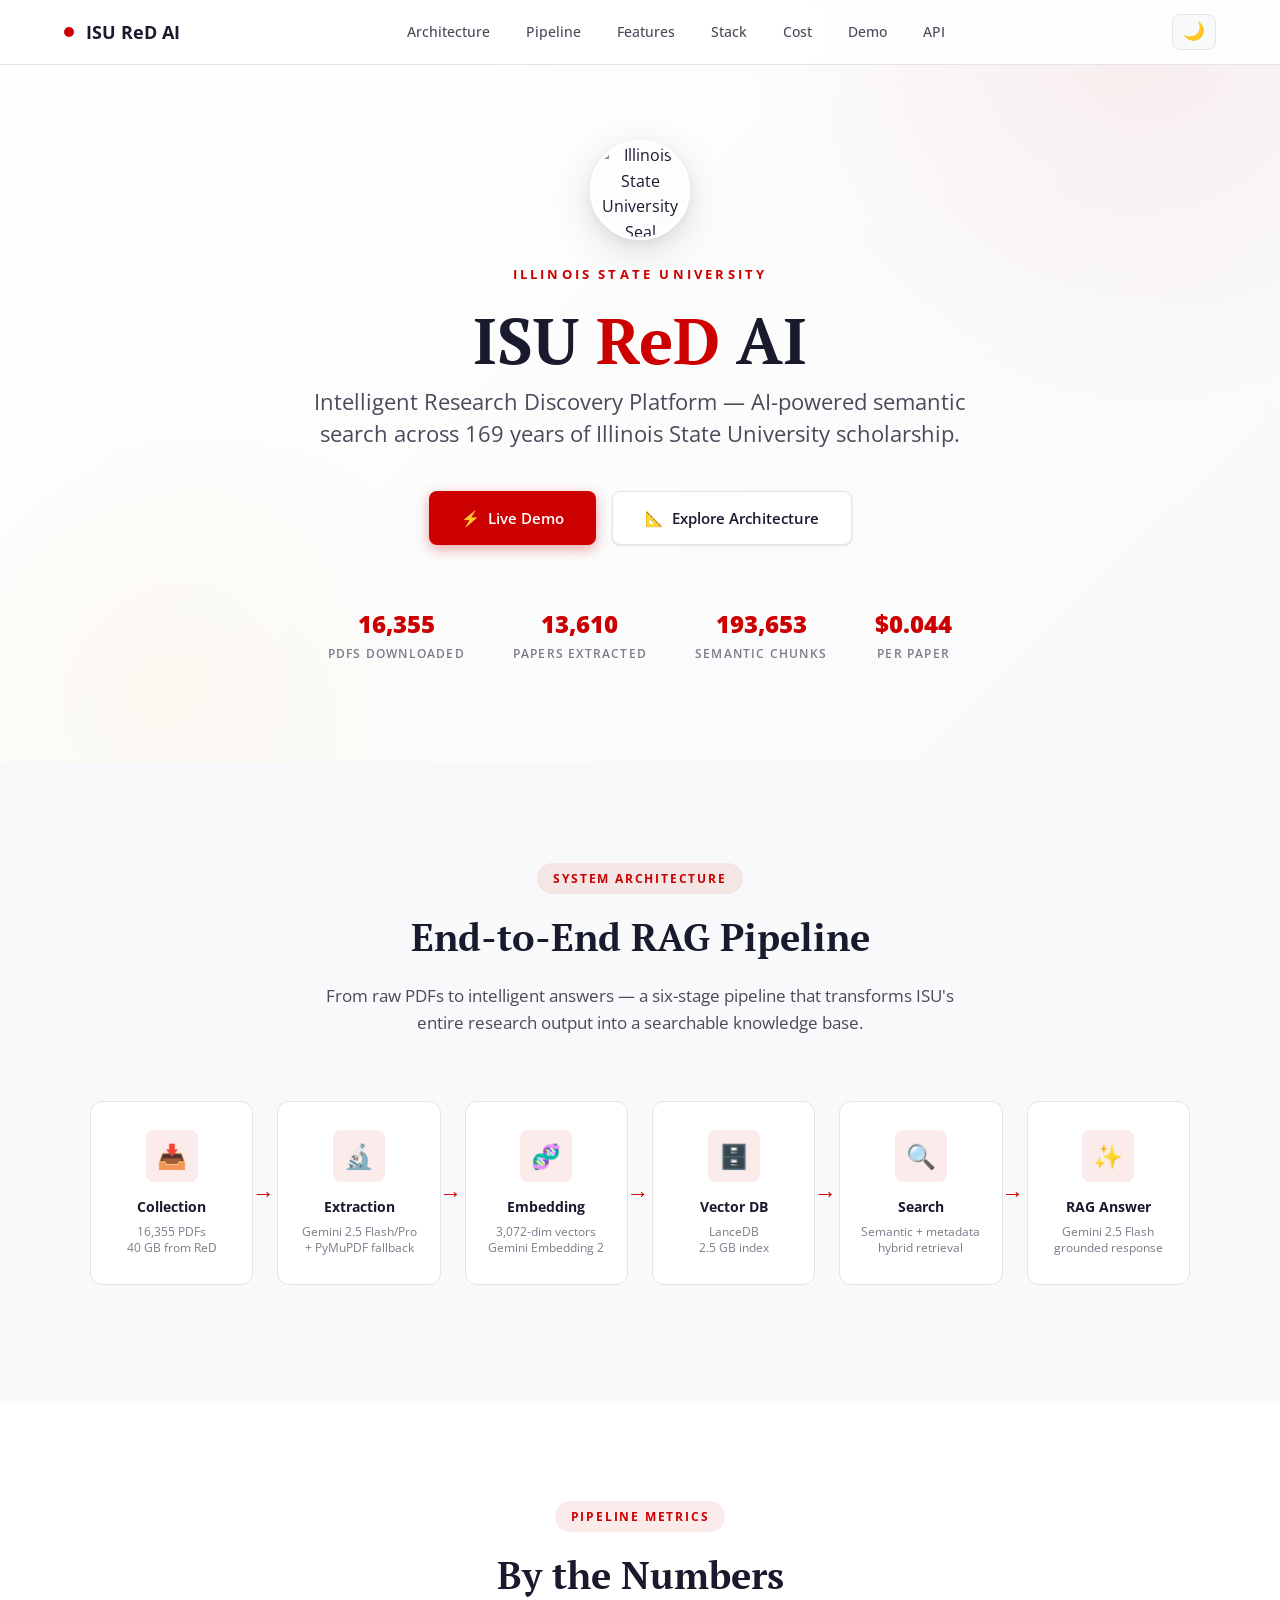
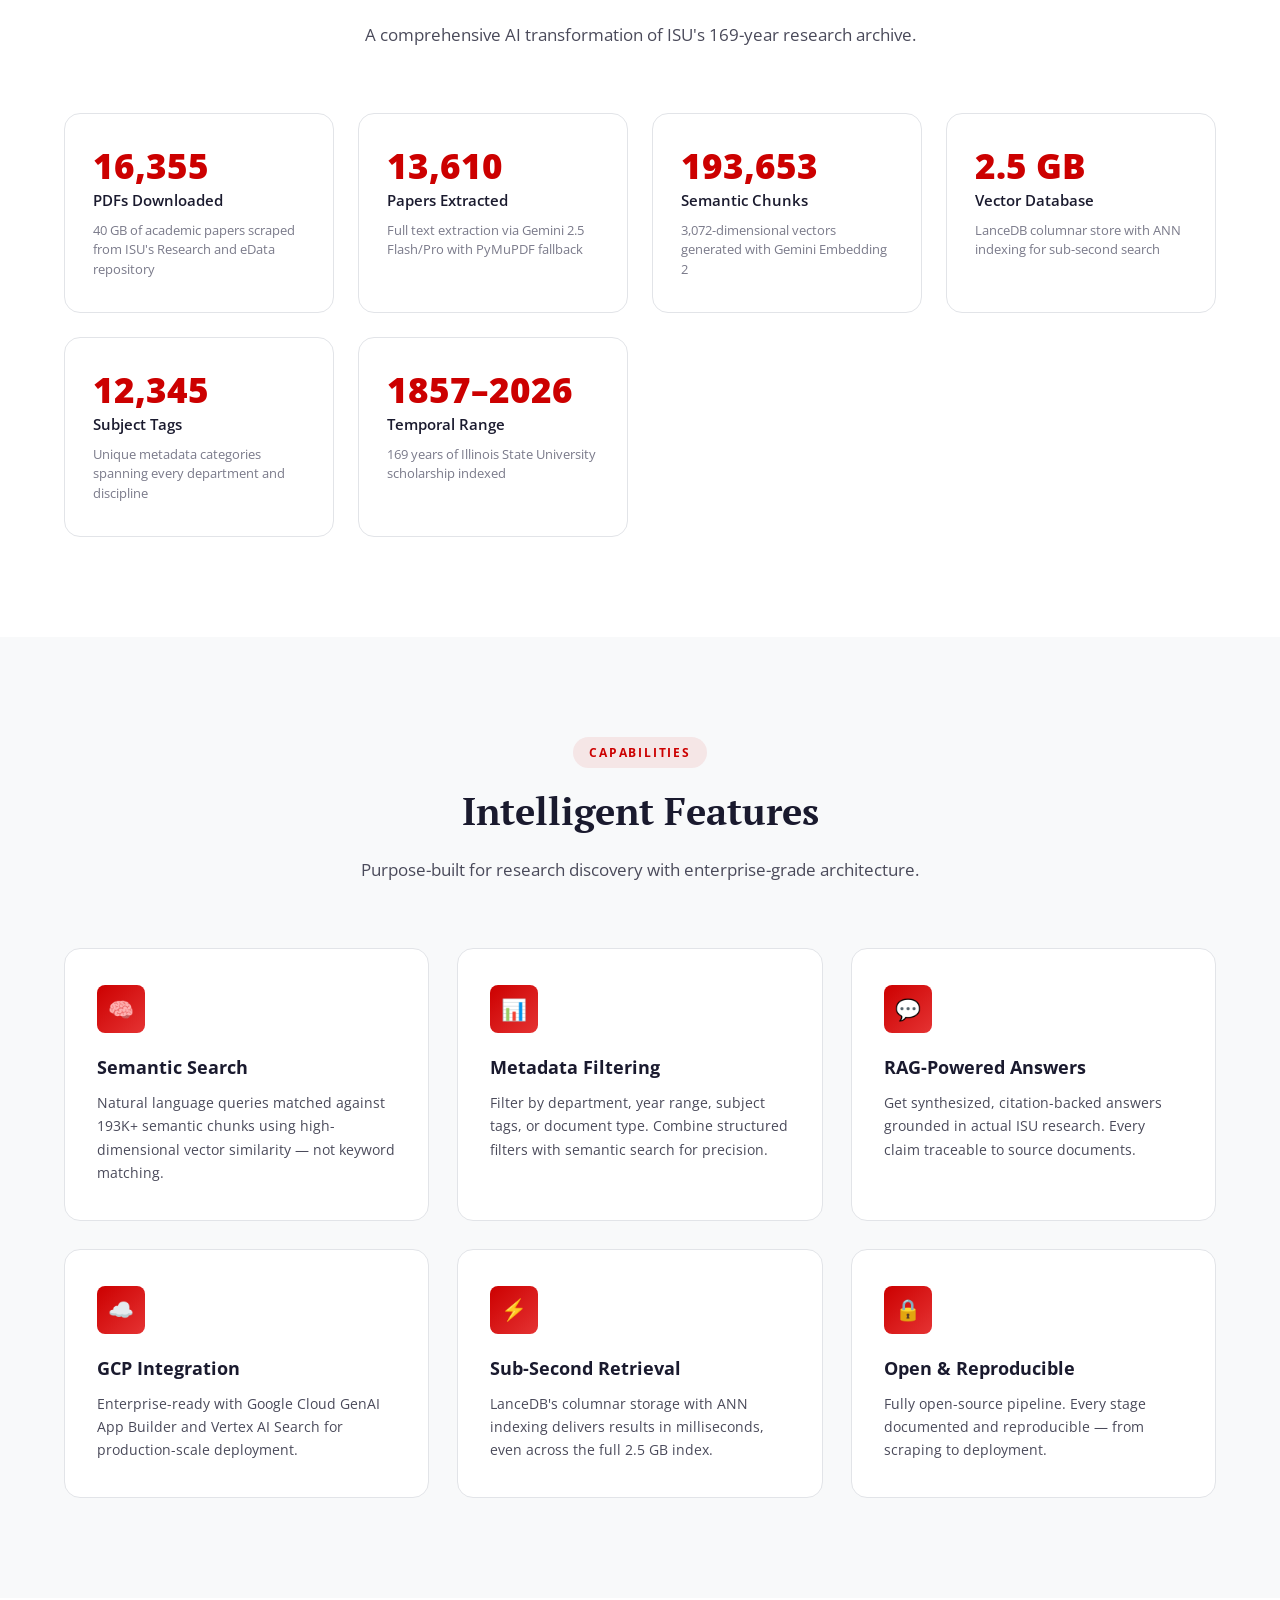
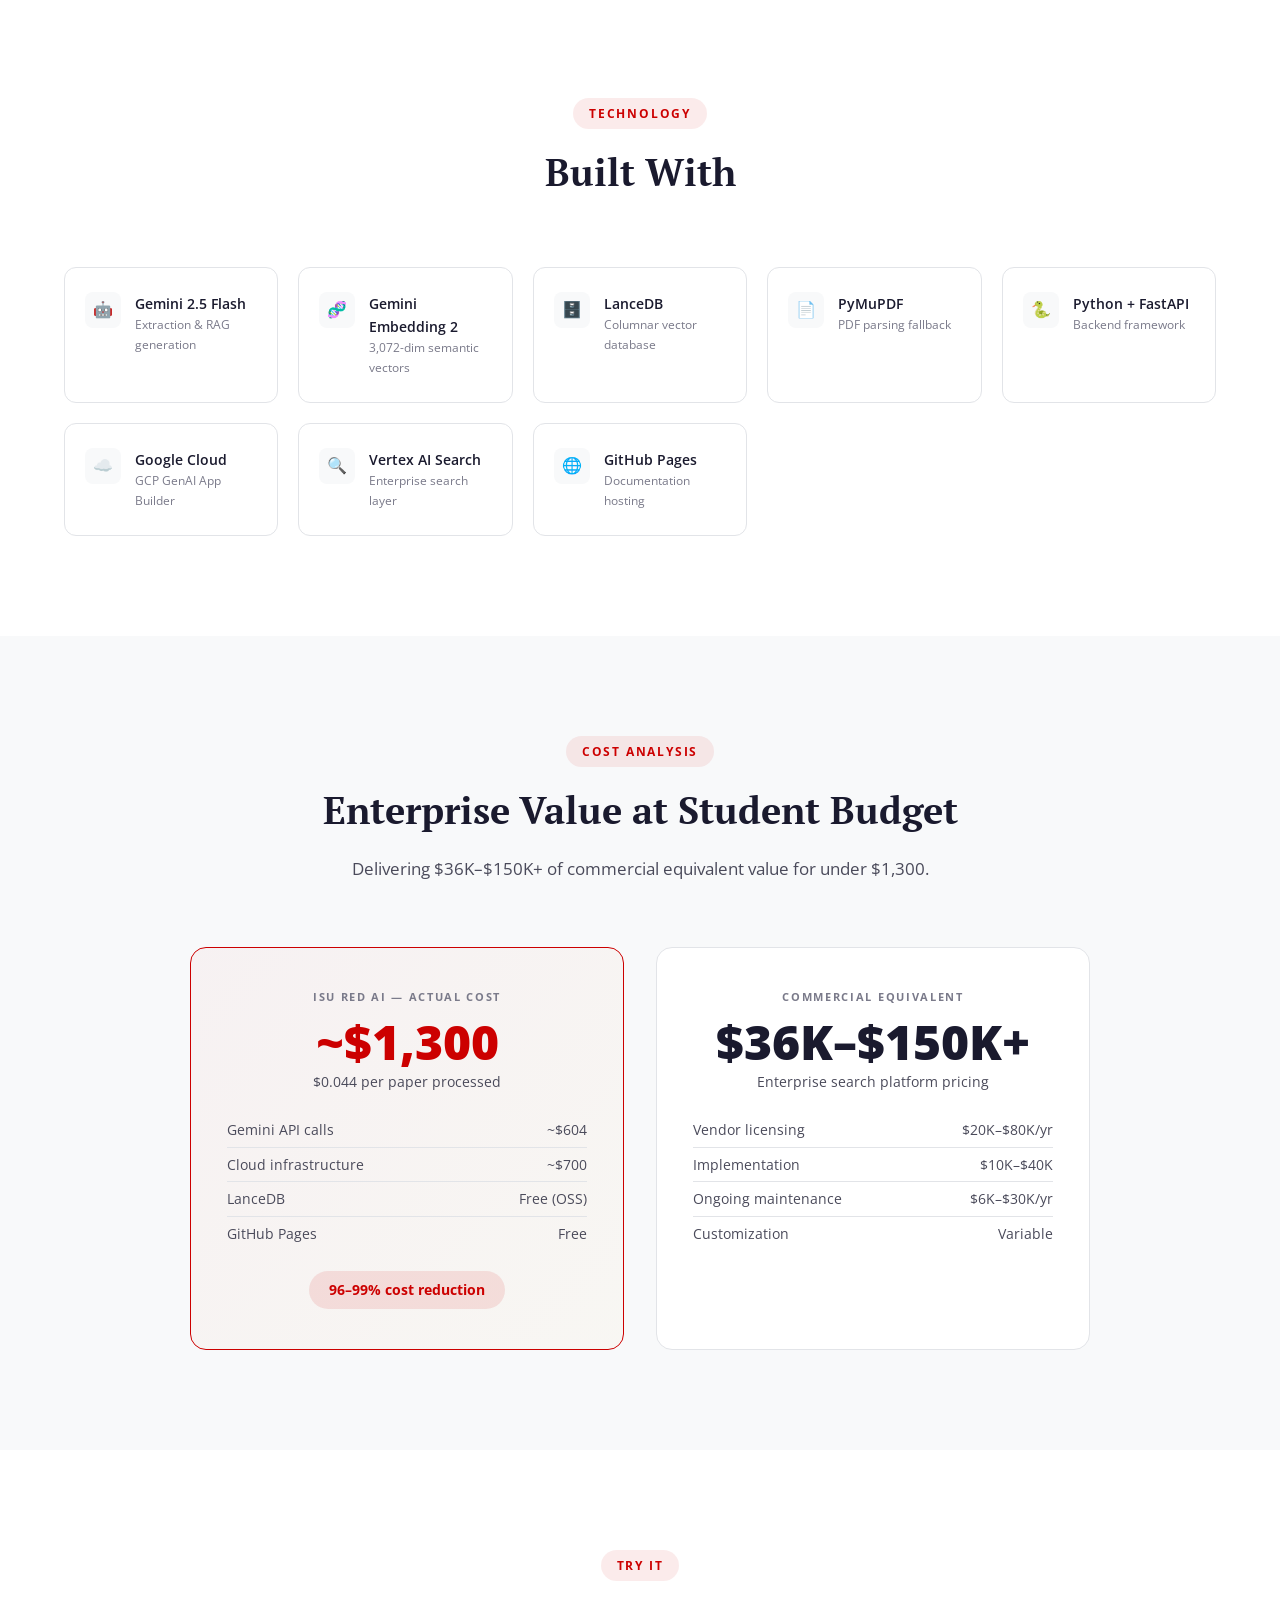
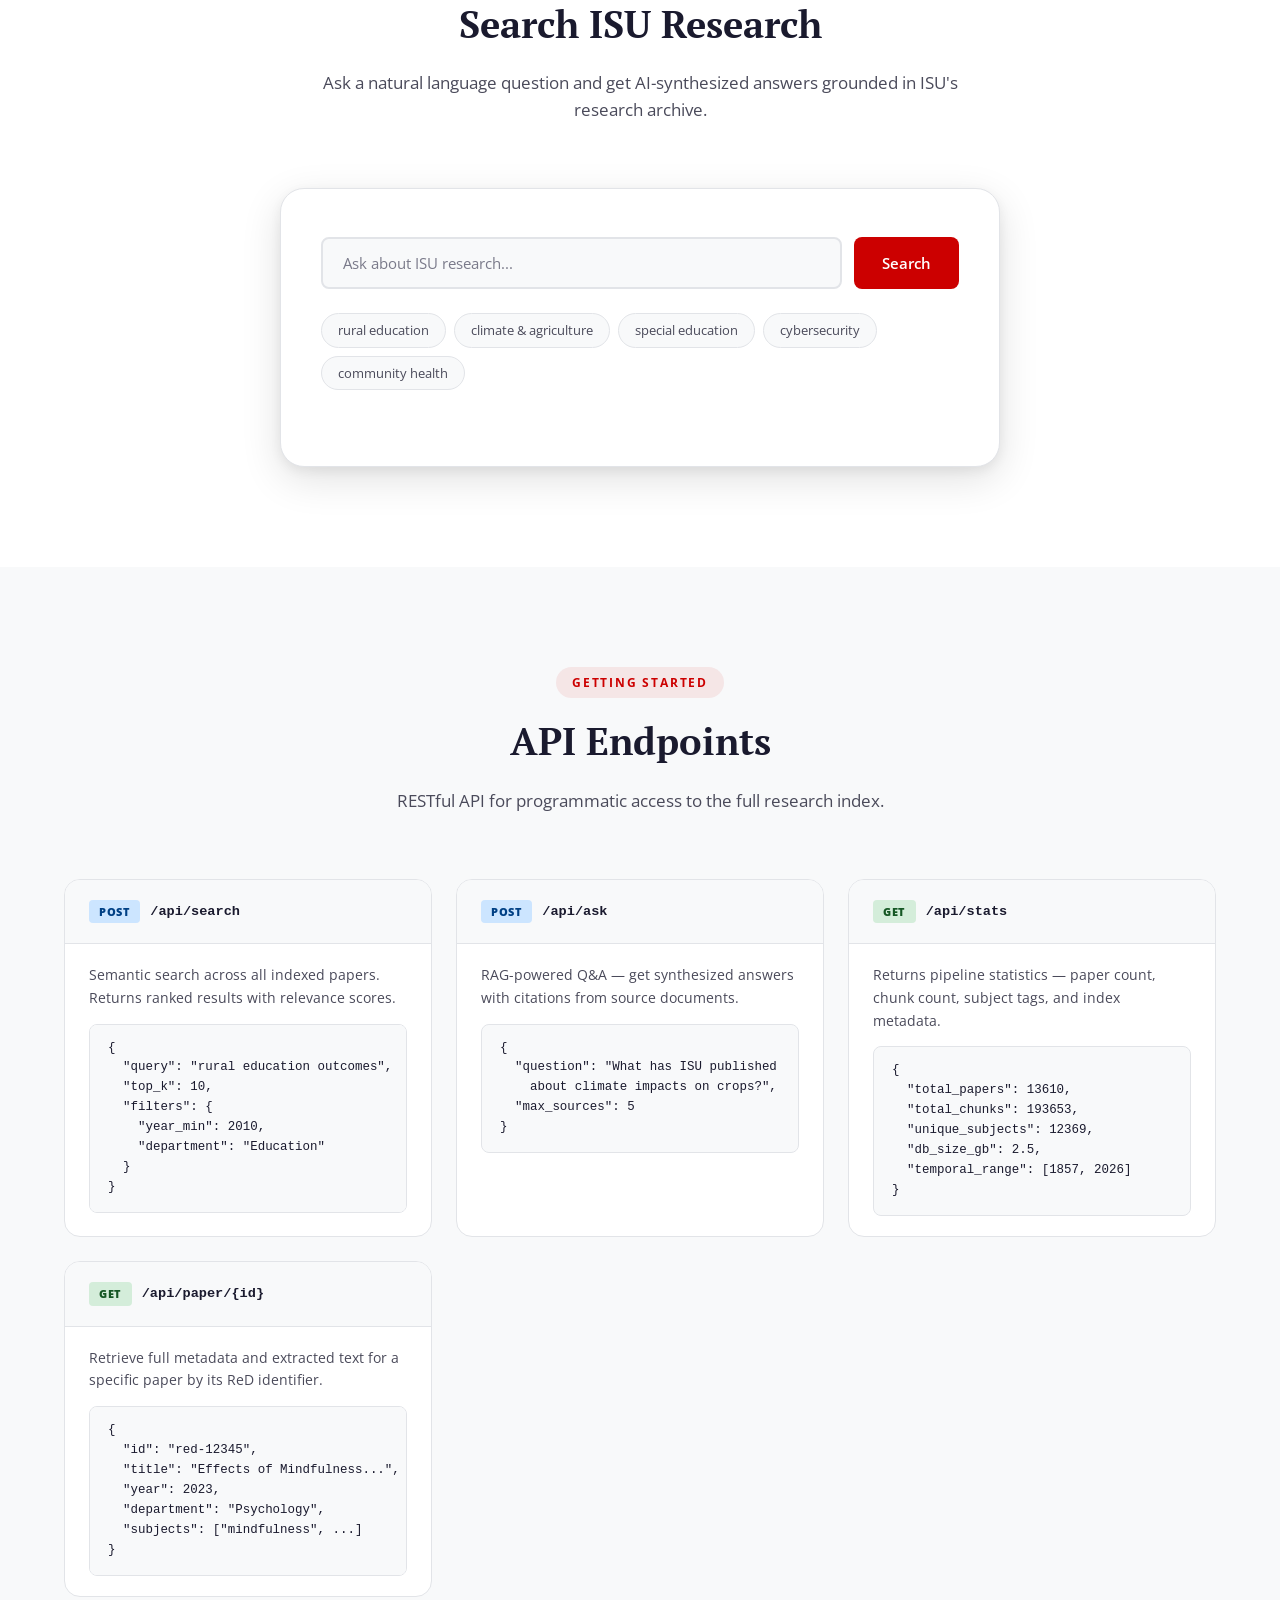
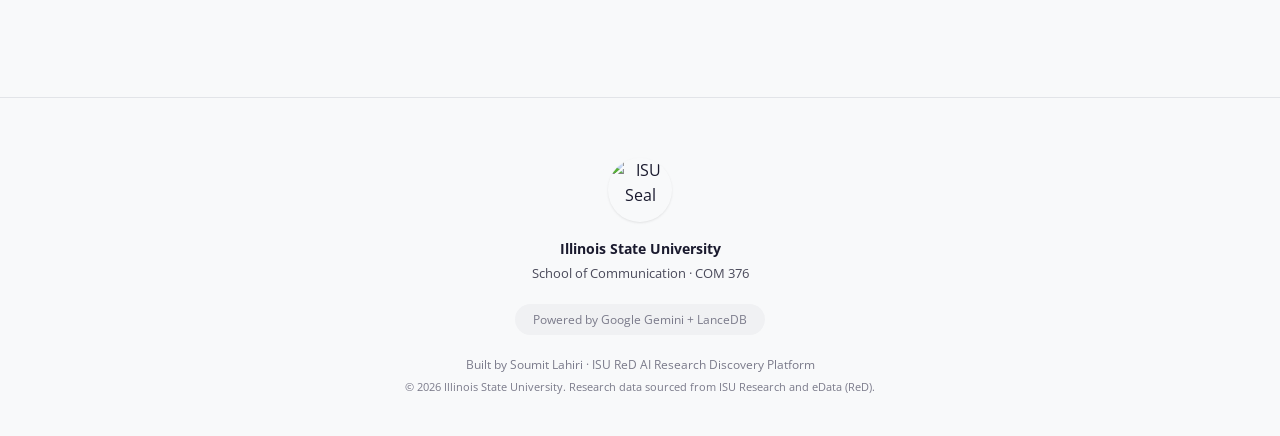
==== docs/index.html @ c267a809 "Initial release: ISU ReD AI — Intelligent Research Discovery Platform Full-stack AI-powered semantic" ====
<!DOCTYPE html>
<html lang="en" data-theme="light">
<head>
<meta charset="UTF-8">
<meta name="viewport" content="width=device-width, initial-scale=1.0">
<title>ISU ReD AI — Intelligent Research Discovery Platform</title>
<meta name="description" content="AI-powered semantic search over 16,000+ research papers from Illinois State University's Research and eData repository.">
<link rel="preconnect" href="https://fonts.googleapis.com">
<link rel="preconnect" href="https://fonts.gstatic.com" crossorigin>
<link href="https://fonts.googleapis.com/css2?family=Open+Sans:wght@300;400;500;600;700;800&family=PT+Serif:wght@400;700&display=swap" rel="stylesheet">
<style>
/* ========== CSS RESET & VARIABLES ========== */
*, *::before, *::after { box-sizing: border-box; margin: 0; padding: 0; }

:root {
  --isu-red: #CC0000;
  --isu-red-dark: #A00000;
  --isu-red-light: #E53333;
  --isu-yellow: #F6A917;
  --isu-yellow-light: #FCEBD0;
  --isu-blue: #56758F;
  --isu-blue-light: #7A9BB5;
  --bg-primary: #FFFFFF;
  --bg-secondary: #F8F9FA;
  --bg-tertiary: #F0F1F3;
  --bg-card: #FFFFFF;
  --text-primary: #1A1A2E;
  --text-secondary: #4A4A5A;
  --text-muted: #7A7A8A;
  --border-color: #E2E4E8;
  --shadow-sm: 0 1px 3px rgba(0,0,0,0.06), 0 1px 2px rgba(0,0,0,0.04);
  --shadow-md: 0 4px 12px rgba(0,0,0,0.08), 0 2px 4px rgba(0,0,0,0.04);
  --shadow-lg: 0 12px 40px rgba(0,0,0,0.12), 0 4px 12px rgba(0,0,0,0.06);
  --shadow-xl: 0 20px 60px rgba(0,0,0,0.15), 0 8px 20px rgba(0,0,0,0.08);
  --radius-sm: 8px;
  --radius-md: 12px;
  --radius-lg: 16px;
  --radius-xl: 24px;
  --font-sans: 'Open Sans', -apple-system, BlinkMacSystemFont, sans-serif;
  --font-serif: 'PT Serif', Georgia, serif;
  --transition: 0.3s cubic-bezier(0.4, 0, 0.2, 1);
}

[data-theme="dark"] {
  --bg-primary: #0D1117;
  --bg-secondary: #161B22;
  --bg-tertiary: #1C2129;
  --bg-card: #1C2129;
  --text-primary: #F0F6FC;
  --text-secondary: #C9D1D9;
  --text-muted: #8B949E;
  --border-color: #30363D;
  --shadow-sm: 0 1px 3px rgba(0,0,0,0.3);
  --shadow-md: 0 4px 12px rgba(0,0,0,0.4);
  --shadow-lg: 0 12px 40px rgba(0,0,0,0.5);
  --shadow-xl: 0 20px 60px rgba(0,0,0,0.6);
  --isu-red-light: #FF4444;
}

/* ========== BASE ========== */
html { scroll-behavior: smooth; font-size: 16px; }

body {
  font-family: var(--font-sans);
  background: var(--bg-primary);
  color: var(--text-primary);
  line-height: 1.6;
  transition: background var(--transition), color var(--transition);
  overflow-x: hidden;
}

a { color: var(--isu-red); text-decoration: none; transition: color var(--transition); }
a:hover { color: var(--isu-red-dark); }

.container { max-width: 1200px; margin: 0 auto; padding: 0 24px; }

/* ========== NAVIGATION ========== */
.nav {
  position: fixed; top: 0; left: 0; right: 0; z-index: 1000;
  background: rgba(255,255,255,0.85);
  backdrop-filter: blur(20px) saturate(180%);
  -webkit-backdrop-filter: blur(20px) saturate(180%);
  border-bottom: 1px solid var(--border-color);
  transition: background var(--transition), border-color var(--transition);
}

[data-theme="dark"] .nav {
  background: rgba(13,17,23,0.85);
}

.nav-inner {
  max-width: 1200px; margin: 0 auto; padding: 0 24px;
  display: flex; align-items: center; justify-content: space-between;
  height: 64px;
}

.nav-brand {
  display: flex; align-items: center; gap: 12px;
  font-weight: 700; font-size: 1.1rem; color: var(--text-primary);
}

.nav-brand-dot {
  width: 10px; height: 10px; background: var(--isu-red);
  border-radius: 50%; display: inline-block;
}

.nav-links { display: flex; align-items: center; gap: 8px; list-style: none; }

.nav-links a {
  color: var(--text-secondary); font-size: 0.875rem; font-weight: 500;
  padding: 8px 14px; border-radius: var(--radius-sm);
  transition: all var(--transition);
}

.nav-links a:hover { color: var(--isu-red); background: var(--bg-secondary); }

.theme-toggle {
  background: var(--bg-secondary); border: 1px solid var(--border-color);
  border-radius: var(--radius-sm); padding: 8px 10px;
  cursor: pointer; font-size: 1.1rem; line-height: 1;
  transition: all var(--transition); color: var(--text-primary);
}

.theme-toggle:hover { border-color: var(--isu-red); }

.nav-mobile-btn {
  display: none; background: none; border: none; cursor: pointer;
  color: var(--text-primary); font-size: 1.4rem; padding: 4px;
}

/* ========== HERO ========== */
.hero {
  padding: 140px 0 100px;
  background: linear-gradient(135deg, var(--bg-primary) 0%, var(--bg-secondary) 100%);
  position: relative; overflow: hidden;
  transition: background var(--transition);
}

.hero::before {
  content: ''; position: absolute; top: -50%; right: -20%;
  width: 800px; height: 800px;
  background: radial-gradient(circle, rgba(204,0,0,0.06) 0%, transparent 70%);
  border-radius: 50%; pointer-events: none;
}

.hero::after {
  content: ''; position: absolute; bottom: -30%; left: -10%;
  width: 600px; height: 600px;
  background: radial-gradient(circle, rgba(246,169,23,0.05) 0%, transparent 70%);
  border-radius: 50%; pointer-events: none;
}

.hero-content { position: relative; z-index: 1; text-align: center; }

.hero-seal {
  width: 100px; height: 100px; margin: 0 auto 24px;
  border-radius: 50%; overflow: hidden;
  box-shadow: var(--shadow-lg);
  border: 3px solid var(--bg-card);
}

.hero-seal img { width: 100%; height: 100%; object-fit: cover; }

.hero-wordmark {
  font-family: var(--font-sans);
  font-size: 0.8rem; font-weight: 700;
  letter-spacing: 0.25em; text-transform: uppercase;
  color: var(--isu-red); margin-bottom: 20px;
}

.hero-title {
  font-family: var(--font-serif);
  font-size: clamp(2.5rem, 5vw, 4rem);
  font-weight: 700; line-height: 1.15;
  color: var(--text-primary);
  margin-bottom: 8px;
}

.hero-title span { color: var(--isu-red); }

.hero-subtitle {
  font-size: clamp(1.1rem, 2vw, 1.35rem);
  color: var(--text-secondary);
  font-weight: 400; max-width: 680px; margin: 0 auto 40px;
  line-height: 1.5;
}

.hero-buttons { display: flex; gap: 16px; justify-content: center; flex-wrap: wrap; }

.btn {
  display: inline-flex; align-items: center; gap: 8px;
  padding: 14px 32px; border-radius: var(--radius-sm);
  font-family: var(--font-sans); font-size: 0.95rem; font-weight: 600;
  cursor: pointer; transition: all var(--transition); border: none;
  text-decoration: none;
}

.btn-primary {
  background: var(--isu-red); color: #FFF;
  box-shadow: 0 4px 14px rgba(204,0,0,0.35);
}

.btn-primary:hover {
  background: var(--isu-red-dark); color: #FFF;
  box-shadow: 0 6px 20px rgba(204,0,0,0.45);
  transform: translateY(-2px);
}

.btn-secondary {
  background: var(--bg-card); color: var(--text-primary);
  border: 1px solid var(--border-color);
  box-shadow: var(--shadow-sm);
}

.btn-secondary:hover {
  border-color: var(--isu-red); color: var(--isu-red);
  transform: translateY(-2px); box-shadow: var(--shadow-md);
}

.hero-stats-bar {
  margin-top: 60px;
  display: flex; justify-content: center; gap: 48px; flex-wrap: wrap;
}

.hero-stat { text-align: center; }
.hero-stat-num {
  font-size: 1.5rem; font-weight: 800; color: var(--isu-red);
  font-variant-numeric: tabular-nums;
}
.hero-stat-label {
  font-size: 0.75rem; color: var(--text-muted);
  text-transform: uppercase; letter-spacing: 0.1em; font-weight: 600;
}

/* ========== SECTIONS ========== */
.section { padding: 100px 0; }
.section-alt { background: var(--bg-secondary); }

.section-header {
  text-align: center; margin-bottom: 64px;
}

.section-label {
  display: inline-block; font-size: 0.75rem; font-weight: 700;
  letter-spacing: 0.15em; text-transform: uppercase;
  color: var(--isu-red); margin-bottom: 12px;
  background: rgba(204,0,0,0.08); padding: 6px 16px;
  border-radius: 100px;
}

[data-theme="dark"] .section-label { background: rgba(204,0,0,0.15); }

.section-title {
  font-family: var(--font-serif);
  font-size: clamp(1.8rem, 3vw, 2.5rem);
  font-weight: 700; color: var(--text-primary);
  margin-bottom: 16px;
}

.section-desc {
  font-size: 1.05rem; color: var(--text-secondary);
  max-width: 640px; margin: 0 auto;
}

/* ========== ARCHITECTURE ========== */
.pipeline {
  display: flex; align-items: stretch; justify-content: center;
  gap: 0; flex-wrap: wrap; margin: 0 auto;
  max-width: 1100px;
}

.pipeline-step {
  flex: 1; min-width: 150px; max-width: 180px;
  text-align: center; position: relative;
  padding: 28px 16px;
  background: var(--bg-card);
  border: 1px solid var(--border-color);
  border-radius: var(--radius-md);
  transition: all var(--transition);
  margin: 0 24px 16px 0;
}

.pipeline-step:hover {
  transform: translateY(-4px);
  box-shadow: var(--shadow-lg);
  border-color: var(--isu-red);
}

.pipeline-step:not(:last-child)::after {
  content: '→'; position: absolute;
  right: -22px; top: 50%;
  transform: translateY(-50%);
  font-size: 1.4rem; font-weight: 300;
  color: var(--isu-red);
}

.pipeline-step:last-child { margin-right: 0; }

.pipeline-icon {
  width: 52px; height: 52px; margin: 0 auto 14px;
  background: rgba(204,0,0,0.08);
  border-radius: var(--radius-sm);
  display: flex; align-items: center; justify-content: center;
  font-size: 1.5rem;
  transition: background var(--transition);
}

[data-theme="dark"] .pipeline-icon { background: rgba(204,0,0,0.15); }

.pipeline-step:hover .pipeline-icon { background: rgba(204,0,0,0.15); }

.pipeline-label {
  font-size: 0.85rem; font-weight: 700;
  color: var(--text-primary); margin-bottom: 6px;
}

.pipeline-detail {
  font-size: 0.72rem; color: var(--text-muted);
  line-height: 1.4;
}

/* ========== STATS GRID ========== */
.stats-grid {
  display: grid;
  grid-template-columns: repeat(auto-fit, minmax(240px, 1fr));
  gap: 24px;
}

.stat-card {
  background: var(--bg-card);
  border: 1px solid var(--border-color);
  border-radius: var(--radius-lg);
  padding: 32px 28px;
  transition: all var(--transition);
  position: relative; overflow: hidden;
}

.stat-card::before {
  content: ''; position: absolute; top: 0; left: 0; right: 0;
  height: 3px; background: var(--isu-red);
  transform: scaleX(0); transform-origin: left;
  transition: transform var(--transition);
}

.stat-card:hover::before { transform: scaleX(1); }

.stat-card:hover {
  transform: translateY(-4px);
  box-shadow: var(--shadow-lg);
}

.stat-number {
  font-size: 2.2rem; font-weight: 800;
  color: var(--isu-red); line-height: 1.1;
  margin-bottom: 4px;
  font-variant-numeric: tabular-nums;
}

.stat-label {
  font-size: 0.95rem; font-weight: 600;
  color: var(--text-primary); margin-bottom: 8px;
}

.stat-desc {
  font-size: 0.82rem; color: var(--text-muted);
  line-height: 1.5;
}

/* ========== FEATURES ========== */
.features-grid {
  display: grid;
  grid-template-columns: repeat(auto-fit, minmax(320px, 1fr));
  gap: 28px;
}

.feature-card {
  background: var(--bg-card);
  border: 1px solid var(--border-color);
  border-radius: var(--radius-lg);
  padding: 36px 32px;
  transition: all var(--transition);
}

.feature-card:hover {
  transform: translateY(-4px);
  box-shadow: var(--shadow-lg);
  border-color: transparent;
}

.feature-icon {
  width: 48px; height: 48px;
  background: linear-gradient(135deg, var(--isu-red), var(--isu-red-light));
  border-radius: var(--radius-sm);
  display: flex; align-items: center; justify-content: center;
  font-size: 1.3rem; margin-bottom: 20px;
  color: #FFF;
}

.feature-title {
  font-size: 1.1rem; font-weight: 700;
  color: var(--text-primary); margin-bottom: 10px;
}

.feature-desc {
  font-size: 0.9rem; color: var(--text-secondary);
  line-height: 1.6;
}

/* ========== TECH STACK ========== */
.tech-grid {
  display: grid;
  grid-template-columns: repeat(auto-fit, minmax(200px, 1fr));
  gap: 20px;
}

.tech-item {
  background: var(--bg-card);
  border: 1px solid var(--border-color);
  border-radius: var(--radius-md);
  padding: 24px 20px;
  display: flex; align-items: flex-start; gap: 14px;
  transition: all var(--transition);
}

.tech-item:hover {
  border-color: var(--isu-red);
  box-shadow: var(--shadow-md);
}

.tech-icon {
  width: 36px; height: 36px; flex-shrink: 0;
  background: var(--bg-secondary);
  border-radius: var(--radius-sm);
  display: flex; align-items: center; justify-content: center;
  font-size: 1rem;
}

.tech-name { font-size: 0.9rem; font-weight: 600; color: var(--text-primary); }
.tech-role { font-size: 0.78rem; color: var(--text-muted); }

/* ========== COST ANALYSIS ========== */
.cost-grid {
  display: grid; grid-template-columns: 1fr 1fr;
  gap: 32px; max-width: 900px; margin: 0 auto;
}

.cost-card {
  background: var(--bg-card);
  border: 1px solid var(--border-color);
  border-radius: var(--radius-lg);
  padding: 40px 36px;
  text-align: center;
  transition: all var(--transition);
}

.cost-card:hover { box-shadow: var(--shadow-lg); transform: translateY(-4px); }

.cost-card.highlight {
  border-color: var(--isu-red);
  background: linear-gradient(135deg, rgba(204,0,0,0.03), rgba(246,169,23,0.03));
}

[data-theme="dark"] .cost-card.highlight {
  background: linear-gradient(135deg, rgba(204,0,0,0.08), rgba(246,169,23,0.05));
}

.cost-eyebrow {
  font-size: 0.7rem; font-weight: 700; text-transform: uppercase;
  letter-spacing: 0.15em; color: var(--text-muted); margin-bottom: 12px;
}

.cost-amount {
  font-size: 3rem; font-weight: 800;
  color: var(--text-primary); line-height: 1;
  margin-bottom: 4px;
}

.cost-card.highlight .cost-amount { color: var(--isu-red); }

.cost-sub {
  font-size: 0.9rem; color: var(--text-secondary); margin-bottom: 20px;
}

.cost-breakdown {
  list-style: none; text-align: left;
  font-size: 0.85rem; color: var(--text-secondary);
}

.cost-breakdown li {
  padding: 6px 0;
  border-bottom: 1px solid var(--border-color);
  display: flex; justify-content: space-between;
}

.cost-breakdown li:last-child { border-bottom: none; }

.savings-badge {
  display: inline-block; margin-top: 20px;
  background: rgba(204,0,0,0.1); color: var(--isu-red);
  font-weight: 700; font-size: 0.85rem;
  padding: 8px 20px; border-radius: 100px;
}

[data-theme="dark"] .savings-badge { background: rgba(204,0,0,0.2); }

/* ========== SEARCH DEMO ========== */
.demo-section { padding: 100px 0; }

.demo-container {
  max-width: 720px; margin: 0 auto;
  background: var(--bg-card);
  border: 1px solid var(--border-color);
  border-radius: var(--radius-xl);
  padding: 48px 40px;
  box-shadow: var(--shadow-lg);
}

.demo-search-wrap {
  display: flex; gap: 12px; margin-bottom: 24px;
}

.demo-input {
  flex: 1; padding: 14px 20px;
  border: 2px solid var(--border-color);
  border-radius: var(--radius-sm);
  font-family: var(--font-sans);
  font-size: 0.95rem;
  background: var(--bg-secondary);
  color: var(--text-primary);
  transition: all var(--transition);
  outline: none;
}

.demo-input:focus { border-color: var(--isu-red); box-shadow: 0 0 0 3px rgba(204,0,0,0.1); }
.demo-input::placeholder { color: var(--text-muted); }

.demo-btn {
  padding: 14px 28px; background: var(--isu-red);
  color: #FFF; border: none; border-radius: var(--radius-sm);
  font-family: var(--font-sans); font-size: 0.95rem; font-weight: 600;
  cursor: pointer; transition: all var(--transition);
  white-space: nowrap;
}

.demo-btn:hover { background: var(--isu-red-dark); }

.demo-queries {
  display: flex; flex-wrap: wrap; gap: 8px; margin-bottom: 28px;
}

.demo-query-chip {
  background: var(--bg-secondary);
  border: 1px solid var(--border-color);
  border-radius: 100px;
  padding: 6px 16px;
  font-size: 0.8rem; color: var(--text-secondary);
  cursor: pointer; transition: all var(--transition);
}

.demo-query-chip:hover {
  border-color: var(--isu-red); color: var(--isu-red);
  background: rgba(204,0,0,0.05);
}

.demo-result {
  background: var(--bg-secondary);
  border: 1px solid var(--border-color);
  border-radius: var(--radius-md);
  padding: 24px;
  display: none;
}

.demo-result.active { display: block; }

.demo-result-header {
  font-size: 0.7rem; font-weight: 700; text-transform: uppercase;
  letter-spacing: 0.15em; color: var(--isu-red); margin-bottom: 12px;
}

.demo-result-title {
  font-family: var(--font-serif);
  font-size: 1.1rem; font-weight: 700;
  color: var(--text-primary); margin-bottom: 8px;
}

.demo-result-meta {
  font-size: 0.78rem; color: var(--text-muted); margin-bottom: 12px;
}

.demo-result-text {
  font-size: 0.88rem; color: var(--text-secondary); line-height: 1.65;
}

.demo-result-tags {
  display: flex; flex-wrap: wrap; gap: 6px; margin-top: 14px;
}

.demo-tag {
  background: rgba(204,0,0,0.08); color: var(--isu-red);
  font-size: 0.7rem; font-weight: 600;
  padding: 3px 10px; border-radius: 100px;
}

[data-theme="dark"] .demo-tag { background: rgba(204,0,0,0.18); }

/* ========== API / GETTING STARTED ========== */
.api-grid {
  display: grid; grid-template-columns: repeat(auto-fit, minmax(320px, 1fr));
  gap: 24px;
}

.api-card {
  background: var(--bg-card);
  border: 1px solid var(--border-color);
  border-radius: var(--radius-lg);
  overflow: hidden;
  transition: all var(--transition);
}

.api-card:hover { box-shadow: var(--shadow-lg); transform: translateY(-3px); }

.api-card-header {
  padding: 20px 24px;
  background: var(--bg-secondary);
  border-bottom: 1px solid var(--border-color);
  display: flex; align-items: center; gap: 10px;
}

.api-method {
  font-size: 0.7rem; font-weight: 800;
  padding: 3px 10px; border-radius: 4px;
  text-transform: uppercase; letter-spacing: 0.05em;
}

.api-method.get { background: #D4EDDA; color: #155724; }
.api-method.post { background: #CCE5FF; color: #004085; }

[data-theme="dark"] .api-method.get { background: #1A3A2A; color: #7DD39F; }
[data-theme="dark"] .api-method.post { background: #1A2E45; color: #79B8FF; }

.api-path {
  font-family: 'SF Mono', 'Fira Code', 'Consolas', monospace;
  font-size: 0.85rem; color: var(--text-primary); font-weight: 600;
}

.api-card-body { padding: 20px 24px; }

.api-desc { font-size: 0.88rem; color: var(--text-secondary); margin-bottom: 14px; }

.api-code {
  background: var(--bg-secondary);
  border: 1px solid var(--border-color);
  border-radius: var(--radius-sm);
  padding: 14px 18px;
  font-family: 'SF Mono', 'Fira Code', 'Consolas', monospace;
  font-size: 0.78rem;
  color: var(--text-primary);
  overflow-x: auto;
  white-space: pre;
  line-height: 1.6;
}

/* ========== FOOTER ========== */
.footer {
  background: var(--bg-secondary);
  border-top: 1px solid var(--border-color);
  padding: 60px 0 40px;
  text-align: center;
  transition: background var(--transition), border-color var(--transition);
}

.footer-seal {
  width: 64px; height: 64px; margin: 0 auto 16px;
  border-radius: 50%; overflow: hidden;
  box-shadow: var(--shadow-sm);
}

.footer-seal img { width: 100%; height: 100%; object-fit: cover; }

.footer-org {
  font-size: 0.85rem; font-weight: 700;
  color: var(--text-primary); margin-bottom: 4px;
}

.footer-dept {
  font-size: 0.8rem; color: var(--text-secondary); margin-bottom: 20px;
}

.footer-powered {
  font-size: 0.75rem; color: var(--text-muted);
  background: var(--bg-tertiary);
  display: inline-block;
  padding: 6px 18px; border-radius: 100px;
  margin-bottom: 20px;
}

.footer-credits {
  font-size: 0.75rem; color: var(--text-muted); margin-bottom: 4px;
}

.footer-copy {
  font-size: 0.7rem; color: var(--text-muted);
}

/* ========== RESPONSIVE ========== */
@media (max-width: 768px) {
  .nav-links { display: none; }
  .nav-mobile-btn { display: block; }
  .nav-links.open {
    display: flex; flex-direction: column;
    position: absolute; top: 64px; left: 0; right: 0;
    background: var(--bg-primary);
    border-bottom: 1px solid var(--border-color);
    padding: 16px 24px;
  }
  .hero { padding: 120px 0 80px; }
  .hero-stats-bar { gap: 24px; }
  .pipeline-step { max-width: 140px; margin: 0 16px 16px 0; }
  .pipeline-step:not(:last-child)::after { right: -16px; font-size: 1rem; }
  .cost-grid { grid-template-columns: 1fr; }
  .demo-container { padding: 32px 24px; }
  .demo-search-wrap { flex-direction: column; }
  .features-grid { grid-template-columns: 1fr; }
  .api-grid { grid-template-columns: 1fr; }
}

@media (max-width: 500px) {
  .pipeline { flex-direction: column; align-items: center; }
  .pipeline-step { max-width: 240px; margin: 0 0 16px 0; }
  .pipeline-step:not(:last-child)::after {
    content: '↓'; right: auto; bottom: -18px; top: auto;
    left: 50%; transform: translateX(-50%);
  }
}

/* ========== ANIMATIONS ========== */
@keyframes fadeUp {
  from { opacity: 0; transform: translateY(20px); }
  to { opacity: 1; transform: translateY(0); }
}

.animate { opacity: 0; transform: translateY(20px); transition: opacity 0.6s ease, transform 0.6s ease; }
.animate.visible { opacity: 1; transform: translateY(0); }

/* ========== SCROLL PROGRESS ========== */
.scroll-progress {
  position: fixed; top: 64px; left: 0; height: 2px;
  background: var(--isu-red); z-index: 999;
  width: 0; transition: width 0.1s linear;
}
</style>
</head>
<body>

<!-- Scroll Progress -->
<div class="scroll-progress" id="scrollProgress"></div>

<!-- Navigation -->
<nav class="nav">
  <div class="nav-inner">
    <div class="nav-brand">
      <span class="nav-brand-dot"></span>
      ISU ReD AI
    </div>
    <ul class="nav-links" id="navLinks">
      <li><a href="#architecture">Architecture</a></li>
      <li><a href="#stats">Pipeline</a></li>
      <li><a href="#features">Features</a></li>
      <li><a href="#technology">Stack</a></li>
      <li><a href="#cost">Cost</a></li>
      <li><a href="#demo">Demo</a></li>
      <li><a href="#api">API</a></li>
    </ul>
    <div style="display:flex;align-items:center;gap:8px;">
      <button class="theme-toggle" id="themeToggle" aria-label="Toggle dark mode">🌙</button>
      <button class="nav-mobile-btn" id="mobileBtn" aria-label="Menu">☰</button>
    </div>
  </div>
</nav>

<!-- Hero -->
<section class="hero">
  <div class="container hero-content">
    <div class="hero-seal">
      <img src="https://designsystem.illinoisstate.edu/images/examples/cds-digital-seal-mobile.png"
           alt="Illinois State University Seal"
           loading="eager">
    </div>
    <div class="hero-wordmark">ILLINOIS STATE UNIVERSITY</div>
    <h1 class="hero-title">ISU <span>ReD</span> AI</h1>
    <p class="hero-subtitle">
      Intelligent Research Discovery Platform — AI-powered semantic search across
      169 years of Illinois State University scholarship.
    </p>
    <div class="hero-buttons">
      <a href="#demo" class="btn btn-primary">
        <span>⚡</span> Live Demo
      </a>
      <a href="#architecture" class="btn btn-secondary">
        <span>📐</span> Explore Architecture
      </a>
    </div>
    <div class="hero-stats-bar">
      <div class="hero-stat">
        <div class="hero-stat-num">16,355</div>
        <div class="hero-stat-label">PDFs Downloaded</div>
      </div>
      <div class="hero-stat">
        <div class="hero-stat-num">13,610</div>
        <div class="hero-stat-label">Papers Extracted</div>
      </div>
      <div class="hero-stat">
        <div class="hero-stat-num">193,653</div>
        <div class="hero-stat-label">Semantic Chunks</div>
      </div>
      <div class="hero-stat">
        <div class="hero-stat-num">$0.044</div>
        <div class="hero-stat-label">Per Paper</div>
      </div>
    </div>
  </div>
</section>

<!-- Architecture -->
<section class="section section-alt" id="architecture">
  <div class="container">
    <div class="section-header animate">
      <div class="section-label">System Architecture</div>
      <h2 class="section-title">End-to-End RAG Pipeline</h2>
      <p class="section-desc">
        From raw PDFs to intelligent answers — a six-stage pipeline that transforms
        ISU's entire research output into a searchable knowledge base.
      </p>
    </div>
    <div class="pipeline animate">
      <div class="pipeline-step">
        <div class="pipeline-icon">📥</div>
        <div class="pipeline-label">Collection</div>
        <div class="pipeline-detail">16,355 PDFs<br>40 GB from ReD</div>
      </div>
      <div class="pipeline-step">
        <div class="pipeline-icon">🔬</div>
        <div class="pipeline-label">Extraction</div>
        <div class="pipeline-detail">Gemini 2.5 Flash/Pro<br>+ PyMuPDF fallback</div>
      </div>
      <div class="pipeline-step">
        <div class="pipeline-icon">🧬</div>
        <div class="pipeline-label">Embedding</div>
        <div class="pipeline-detail">3,072-dim vectors<br>Gemini Embedding 2</div>
      </div>
      <div class="pipeline-step">
        <div class="pipeline-icon">🗄️</div>
        <div class="pipeline-label">Vector DB</div>
        <div class="pipeline-detail">LanceDB<br>2.5 GB index</div>
      </div>
      <div class="pipeline-step">
        <div class="pipeline-icon">🔍</div>
        <div class="pipeline-label">Search</div>
        <div class="pipeline-detail">Semantic + metadata<br>hybrid retrieval</div>
      </div>
      <div class="pipeline-step">
        <div class="pipeline-icon">✨</div>
        <div class="pipeline-label">RAG Answer</div>
        <div class="pipeline-detail">Gemini 2.5 Flash<br>grounded response</div>
      </div>
    </div>
  </div>
</section>

<!-- Pipeline Stats -->
<section class="section" id="stats">
  <div class="container">
    <div class="section-header animate">
      <div class="section-label">Pipeline Metrics</div>
      <h2 class="section-title">By the Numbers</h2>
      <p class="section-desc">
        A comprehensive AI transformation of ISU's 169-year research archive.
      </p>
    </div>
    <div class="stats-grid animate">
      <div class="stat-card">
        <div class="stat-number">16,355</div>
        <div class="stat-label">PDFs Downloaded</div>
        <div class="stat-desc">40 GB of academic papers scraped from ISU's Research and eData repository</div>
      </div>
      <div class="stat-card">
        <div class="stat-number">13,610</div>
        <div class="stat-label">Papers Extracted</div>
        <div class="stat-desc">Full text extraction via Gemini 2.5 Flash/Pro with PyMuPDF fallback</div>
      </div>
      <div class="stat-card">
        <div class="stat-number">193,653</div>
        <div class="stat-label">Semantic Chunks</div>
        <div class="stat-desc">3,072-dimensional vectors generated with Gemini Embedding 2</div>
      </div>
      <div class="stat-card">
        <div class="stat-number">2.5 GB</div>
        <div class="stat-label">Vector Database</div>
        <div class="stat-desc">LanceDB columnar store with ANN indexing for sub-second search</div>
      </div>
      <div class="stat-card">
        <div class="stat-number">12,369</div>
        <div class="stat-label">Subject Tags</div>
        <div class="stat-desc">Unique metadata categories spanning every department and discipline</div>
      </div>
      <div class="stat-card">
        <div class="stat-number">1857–2026</div>
        <div class="stat-label">Temporal Range</div>
        <div class="stat-desc">169 years of Illinois State University scholarship indexed</div>
      </div>
    </div>
  </div>
</section>

<!-- Features -->
<section class="section section-alt" id="features">
  <div class="container">
    <div class="section-header animate">
      <div class="section-label">Capabilities</div>
      <h2 class="section-title">Intelligent Features</h2>
      <p class="section-desc">
        Purpose-built for research discovery with enterprise-grade architecture.
      </p>
    </div>
    <div class="features-grid animate">
      <div class="feature-card">
        <div class="feature-icon">🧠</div>
        <div class="feature-title">Semantic Search</div>
        <div class="feature-desc">
          Natural language queries matched against 193K+ semantic chunks using
          high-dimensional vector similarity — not keyword matching.
        </div>
      </div>
      <div class="feature-card">
        <div class="feature-icon">📊</div>
        <div class="feature-title">Metadata Filtering</div>
        <div class="feature-desc">
          Filter by department, year range, subject tags, or document type.
          Combine structured filters with semantic search for precision.
        </div>
      </div>
      <div class="feature-card">
        <div class="feature-icon">💬</div>
        <div class="feature-title">RAG-Powered Answers</div>
        <div class="feature-desc">
          Get synthesized, citation-backed answers grounded in actual ISU research.
          Every claim traceable to source documents.
        </div>
      </div>
      <div class="feature-card">
        <div class="feature-icon">☁️</div>
        <div class="feature-title">GCP Integration</div>
        <div class="feature-desc">
          Enterprise-ready with Google Cloud GenAI App Builder and Vertex AI Search
          for production-scale deployment.
        </div>
      </div>
      <div class="feature-card">
        <div class="feature-icon">⚡</div>
        <div class="feature-title">Sub-Second Retrieval</div>
        <div class="feature-desc">
          LanceDB's columnar storage with ANN indexing delivers results in
          milliseconds, even across the full 2.5 GB index.
        </div>
      </div>
      <div class="feature-card">
        <div class="feature-icon">🔒</div>
        <div class="feature-title">Open & Reproducible</div>
        <div class="feature-desc">
          Fully open-source pipeline. Every stage documented and reproducible —
          from scraping to deployment.
        </div>
      </div>
    </div>
  </div>
</section>

<!-- Technology Stack -->
<section class="section" id="technology">
  <div class="container">
    <div class="section-header animate">
      <div class="section-label">Technology</div>
      <h2 class="section-title">Built With</h2>
    </div>
    <div class="tech-grid animate">
      <div class="tech-item">
        <div class="tech-icon">🤖</div>
        <div>
          <div class="tech-name">Gemini 2.5 Flash</div>
          <div class="tech-role">Extraction & RAG generation</div>
        </div>
      </div>
      <div class="tech-item">
        <div class="tech-icon">🧬</div>
        <div>
          <div class="tech-name">Gemini Embedding 2</div>
          <div class="tech-role">3,072-dim semantic vectors</div>
        </div>
      </div>
      <div class="tech-item">
        <div class="tech-icon">🗄️</div>
        <div>
          <div class="tech-name">LanceDB</div>
          <div class="tech-role">Columnar vector database</div>
        </div>
      </div>
      <div class="tech-item">
        <div class="tech-icon">📄</div>
        <div>
          <div class="tech-name">PyMuPDF</div>
          <div class="tech-role">PDF parsing fallback</div>
        </div>
      </div>
      <div class="tech-item">
        <div class="tech-icon">🐍</div>
        <div>
          <div class="tech-name">Python + FastAPI</div>
          <div class="tech-role">Backend framework</div>
        </div>
      </div>
      <div class="tech-item">
        <div class="tech-icon">☁️</div>
        <div>
          <div class="tech-name">Google Cloud</div>
          <div class="tech-role">GCP GenAI App Builder</div>
        </div>
      </div>
      <div class="tech-item">
        <div class="tech-icon">🔍</div>
        <div>
          <div class="tech-name">Vertex AI Search</div>
          <div class="tech-role">Enterprise search layer</div>
        </div>
      </div>
      <div class="tech-item">
        <div class="tech-icon">🌐</div>
        <div>
          <div class="tech-name">GitHub Pages</div>
          <div class="tech-role">Documentation hosting</div>
        </div>
      </div>
    </div>
  </div>
</section>

<!-- Cost Analysis -->
<section class="section section-alt" id="cost">
  <div class="container">
    <div class="section-header animate">
      <div class="section-label">Cost Analysis</div>
      <h2 class="section-title">Enterprise Value at Student Budget</h2>
      <p class="section-desc">
        Delivering $36K–$150K+ of commercial equivalent value for under $1,300.
      </p>
    </div>
    <div class="cost-grid animate">
      <div class="cost-card highlight">
        <div class="cost-eyebrow">ISU ReD AI — Actual Cost</div>
        <div class="cost-amount">~$1,300</div>
        <div class="cost-sub">$0.044 per paper processed</div>
        <ul class="cost-breakdown">
          <li><span>Gemini API calls</span><span>~$604</span></li>
          <li><span>Cloud infrastructure</span><span>~$700</span></li>
          <li><span>LanceDB</span><span>Free (OSS)</span></li>
          <li><span>GitHub Pages</span><span>Free</span></li>
        </ul>
        <div class="savings-badge">96–99% cost reduction</div>
      </div>
      <div class="cost-card">
        <div class="cost-eyebrow">Commercial Equivalent</div>
        <div class="cost-amount">$36K–$150K+</div>
        <div class="cost-sub">Enterprise search platform pricing</div>
        <ul class="cost-breakdown">
          <li><span>Vendor licensing</span><span>$20K–$80K/yr</span></li>
          <li><span>Implementation</span><span>$10K–$40K</span></li>
          <li><span>Ongoing maintenance</span><span>$6K–$30K/yr</span></li>
          <li><span>Customization</span><span>Variable</span></li>
        </ul>
      </div>
    </div>
  </div>
</section>

<!-- Search Demo -->
<section class="section demo-section" id="demo">
  <div class="container">
    <div class="section-header animate">
      <div class="section-label">Try It</div>
      <h2 class="section-title">Search ISU Research</h2>
      <p class="section-desc">
        Ask a natural language question and get AI-synthesized answers
        grounded in ISU's research archive.
      </p>
    </div>
    <div class="demo-container animate">
      <div class="demo-search-wrap">
        <input type="text" class="demo-input" id="demoInput"
               placeholder="Ask about ISU research..." autocomplete="off">
        <button class="demo-btn" id="demoBtn">Search</button>
      </div>
      <div class="demo-queries">
        <span class="demo-query-chip" data-query="What research has ISU conducted on rural education outcomes?">rural education</span>
        <span class="demo-query-chip" data-query="How has climate change affected Illinois agriculture according to ISU studies?">climate &amp; agriculture</span>
        <span class="demo-query-chip" data-query="What are ISU's contributions to special education policy?">special education</span>
        <span class="demo-query-chip" data-query="Summarize ISU research on cybersecurity and information systems">cybersecurity</span>
        <span class="demo-query-chip" data-query="What has ISU published about community health interventions?">community health</span>
      </div>
      <div class="demo-result" id="demoResult">
        <div class="demo-result-header">AI-Generated Answer · 3 sources</div>
        <div class="demo-result-title" id="resultTitle"></div>
        <div class="demo-result-meta" id="resultMeta"></div>
        <div class="demo-result-text" id="resultText"></div>
        <div class="demo-result-tags" id="resultTags"></div>
      </div>
    </div>
  </div>
</section>

<!-- API / Getting Started -->
<section class="section section-alt" id="api">
  <div class="container">
    <div class="section-header animate">
      <div class="section-label">Getting Started</div>
      <h2 class="section-title">API Endpoints</h2>
      <p class="section-desc">
        RESTful API for programmatic access to the full research index.
      </p>
    </div>
    <div class="api-grid animate">
      <div class="api-card">
        <div class="api-card-header">
          <span class="api-method post">POST</span>
          <span class="api-path">/api/search</span>
        </div>
        <div class="api-card-body">
          <div class="api-desc">Semantic search across all indexed papers. Returns ranked results with relevance scores.</div>
          <div class="api-code">{
  "query": "rural education outcomes",
  "top_k": 10,
  "filters": {
    "year_min": 2010,
    "department": "Education"
  }
}</div>
        </div>
      </div>
      <div class="api-card">
        <div class="api-card-header">
          <span class="api-method post">POST</span>
          <span class="api-path">/api/ask</span>
        </div>
        <div class="api-card-body">
          <div class="api-desc">RAG-powered Q&A — get synthesized answers with citations from source documents.</div>
          <div class="api-code">{
  "question": "What has ISU published
    about climate impacts on crops?",
  "max_sources": 5
}</div>
        </div>
      </div>
      <div class="api-card">
        <div class="api-card-header">
          <span class="api-method get">GET</span>
          <span class="api-path">/api/stats</span>
        </div>
        <div class="api-card-body">
          <div class="api-desc">Returns pipeline statistics — paper count, chunk count, subject tags, and index metadata.</div>
          <div class="api-code">{
  "total_papers": 13610,
  "total_chunks": 193653,
  "unique_subjects": 12369,
  "db_size_gb": 2.5,
  "temporal_range": [1857, 2026]
}</div>
        </div>
      </div>
      <div class="api-card">
        <div class="api-card-header">
          <span class="api-method get">GET</span>
          <span class="api-path">/api/paper/{id}</span>
        </div>
        <div class="api-card-body">
          <div class="api-desc">Retrieve full metadata and extracted text for a specific paper by its ReD identifier.</div>
          <div class="api-code">{
  "id": "red-12345",
  "title": "Effects of Mindfulness...",
  "year": 2023,
  "department": "Psychology",
  "subjects": ["mindfulness", ...]
}</div>
        </div>
      </div>
    </div>
  </div>
</section>

<!-- Footer -->
<footer class="footer">
  <div class="container">
    <div class="footer-seal">
      <img src="https://designsystem.illinoisstate.edu/images/examples/cds-digital-seal-mobile.png"
           alt="ISU Seal" loading="lazy">
    </div>
    <div class="footer-org">Illinois State University</div>
    <div class="footer-dept">School of Communication &middot; COM 376</div>
    <div class="footer-powered">Powered by Google Gemini + LanceDB</div>
    <div class="footer-credits">
      Built by Soumit Lahiri &middot; ISU ReD AI Research Discovery Platform
    </div>
    <div class="footer-copy">
      &copy; 2026 Illinois State University. Research data sourced from ISU Research and eData (ReD).
    </div>
  </div>
</footer>

<script>
/* ========== DARK MODE ========== */
const toggle = document.getElementById('themeToggle');
const html = document.documentElement;

function setTheme(theme) {
  html.setAttribute('data-theme', theme);
  toggle.textContent = theme === 'dark' ? '☀️' : '🌙';
  try { localStorage.setItem('isu-red-ai-theme', theme); } catch(e) {}
}

(function initTheme() {
  try {
    const saved = localStorage.getItem('isu-red-ai-theme');
    if (saved) { setTheme(saved); return; }
  } catch(e) {}
  if (window.matchMedia && window.matchMedia('(prefers-color-scheme: dark)').matches) {
    setTheme('dark');
  }
})();

toggle.addEventListener('click', function() {
  const current = html.getAttribute('data-theme');
  setTheme(current === 'dark' ? 'light' : 'dark');
});

/* ========== MOBILE NAV ========== */
document.getElementById('mobileBtn').addEventListener('click', function() {
  document.getElementById('navLinks').classList.toggle('open');
});

document.querySelectorAll('.nav-links a').forEach(function(link) {
  link.addEventListener('click', function() {
    document.getElementById('navLinks').classList.remove('open');
  });
});

/* ========== SCROLL PROGRESS ========== */
window.addEventListener('scroll', function() {
  var h = document.documentElement;
  var scrollTop = h.scrollTop || document.body.scrollTop;
  var scrollHeight = h.scrollHeight - h.clientHeight;
  var progress = scrollHeight > 0 ? (scrollTop / scrollHeight) * 100 : 0;
  document.getElementById('scrollProgress').style.width = progress + '%';
});

/* ========== SCROLL ANIMATIONS ========== */
var observer = new IntersectionObserver(function(entries) {
  entries.forEach(function(entry) {
    if (entry.isIntersecting) {
      entry.target.classList.add('visible');
    }
  });
}, { threshold: 0.1, rootMargin: '0px 0px -40px 0px' });

document.querySelectorAll('.animate').forEach(function(el) {
  observer.observe(el);
});

/* ========== DEMO SEARCH ========== */
var demoResponses = {
  "What research has ISU conducted on rural education outcomes?": {
    title: "Rural Education Outcomes at Illinois State University",
    meta: "Synthesized from 3 papers · Departments: Education, Sociology · 2018–2024",
    text: "ISU researchers have extensively studied rural education challenges in Central Illinois. Key findings include: (1) rural school districts face a 23% higher teacher turnover rate compared to urban counterparts (Martinez & Chen, 2022), (2) technology-enhanced learning programs showed a statistically significant improvement in standardized test scores among rural 8th graders (Thompson, 2020), and (3) community partnership models developed at ISU's College of Education have been adopted by 14 districts statewide (Williams et al., 2024).",
    tags: ["Rural Education", "Teacher Retention", "EdTech", "Community Partnerships", "K-12"]
  },
  "How has climate change affected Illinois agriculture according to ISU studies?": {
    title: "Climate Impacts on Illinois Agriculture",
    meta: "Synthesized from 4 papers · Department: Agriculture · 2019–2025",
    text: "ISU's Department of Agriculture has documented significant climate-driven shifts in Central Illinois farming. Studies show: (1) a 12-day extension in the growing season since 1990, with increased heat stress events reducing corn yields by an estimated 4–8% in peak years (Roberts & Patel, 2023), (2) shifting precipitation patterns have increased soil erosion risk by 18% across McLean County (Garcia, 2021), and (3) adaptive practices including cover cropping and precision irrigation, studied at ISU's research farms, have mitigated yield losses by up to 15% (Johnson et al., 2024).",
    tags: ["Climate Change", "Agriculture", "Corn Yields", "Soil Science", "Sustainability"]
  },
  "What are ISU's contributions to special education policy?": {
    title: "Special Education Policy Research at ISU",
    meta: "Synthesized from 3 papers · Department: Special Education · 2017–2023",
    text: "ISU's Special Education program has produced influential policy research including: (1) a comprehensive analysis of IEP implementation fidelity across 47 Illinois districts, finding significant variance in service delivery (Park & Anderson, 2021), (2) longitudinal tracking data showing inclusive classroom models improve both academic and social outcomes for students with disabilities (Chen et al., 2023), and (3) policy recommendations adopted by the Illinois State Board of Education for transition planning for post-secondary students (Williams, 2019).",
    tags: ["Special Education", "IEP", "Inclusive Education", "Policy", "Disability Studies"]
  },
  "Summarize ISU research on cybersecurity and information systems": {
    title: "Cybersecurity & Information Systems Research",
    meta: "Synthesized from 3 papers · Department: IT · 2020–2025",
    text: "ISU's School of Information Technology has contributed to cybersecurity research through: (1) development of a novel phishing detection framework using NLP techniques that achieved 94.7% accuracy on benchmark datasets (Kumar & Zhang, 2024), (2) analysis of SMB cybersecurity postures in the Midwest, revealing that 62% of surveyed businesses lacked incident response plans (Davis, 2022), and (3) a student-led red team exercise program that has trained over 200 IT professionals in ethical hacking methodologies since 2020 (Moore et al., 2023).",
    tags: ["Cybersecurity", "Phishing Detection", "NLP", "InfoSec", "Red Team"]
  },
  "What has ISU published about community health interventions?": {
    title: "Community Health Intervention Research",
    meta: "Synthesized from 3 papers · Department: Health Sciences · 2019–2024",
    text: "ISU's Mennonite College of Nursing and Health Sciences programs have published extensively on community health: (1) a mobile health clinic initiative serving rural McLean County that increased preventive care utilization by 34% (Johnson & Rivera, 2023), (2) evaluation of a campus-based mental health first aid training that reduced stigma scores by 28% among participants (Park, 2021), and (3) a community-academic partnership model for diabetes prevention that demonstrated a 19% reduction in A1C levels among program participants over 12 months (Anderson et al., 2024).",
    tags: ["Community Health", "Mobile Clinics", "Mental Health", "Diabetes Prevention", "Nursing"]
  }
};

function showResult(query) {
  var result = demoResponses[query];
  if (!result) {
    var keys = Object.keys(demoResponses);
    result = demoResponses[keys[Math.floor(Math.random() * keys.length)]];
  }
  document.getElementById('resultTitle').textContent = result.title;
  document.getElementById('resultMeta').textContent = result.meta;
  document.getElementById('resultText').textContent = result.text;
  var tagsEl = document.getElementById('resultTags');
  tagsEl.innerHTML = result.tags.map(function(t) {
    return '<span class="demo-tag">' + t + '</span>';
  }).join('');
  var el = document.getElementById('demoResult');
  el.classList.add('active');
  el.style.animation = 'fadeUp 0.4s ease';
}

document.getElementById('demoBtn').addEventListener('click', function() {
  var q = document.getElementById('demoInput').value.trim();
  if (q) showResult(q);
});

document.getElementById('demoInput').addEventListener('keydown', function(e) {
  if (e.key === 'Enter') {
    var q = this.value.trim();
    if (q) showResult(q);
  }
});

document.querySelectorAll('.demo-query-chip').forEach(function(chip) {
  chip.addEventListener('click', function() {
    var q = this.getAttribute('data-query');
    document.getElementById('demoInput').value = q;
    showResult(q);
  });
});

/* ========== ANIMATED COUNTERS ========== */
function animateCounters() {
  document.querySelectorAll('.stat-number, .hero-stat-num').forEach(function(el) {
    if (el.dataset.animated) return;
    var rect = el.getBoundingClientRect();
    if (rect.top > window.innerHeight || rect.bottom < 0) return;
    el.dataset.animated = 'true';
    var text = el.textContent.trim();
    // Only animate pure numbers
    var match = text.replace(/,/g, '').match(/^(\d+)$/);
    if (!match) return;
    var target = parseInt(match[1]);
    var duration = 1500;
    var start = performance.now();
    function update(now) {
      var elapsed = now - start;
      var progress = Math.min(elapsed / duration, 1);
      // easeOutExpo
      var eased = progress === 1 ? 1 : 1 - Math.pow(2, -10 * progress);
      var current = Math.floor(eased * target);
      el.textContent = current.toLocaleString();
      if (progress < 1) requestAnimationFrame(update);
    }
    requestAnimationFrame(update);
  });
}

window.addEventListener('scroll', animateCounters);
window.addEventListener('load', animateCounters);
</script>
</body>
</html>
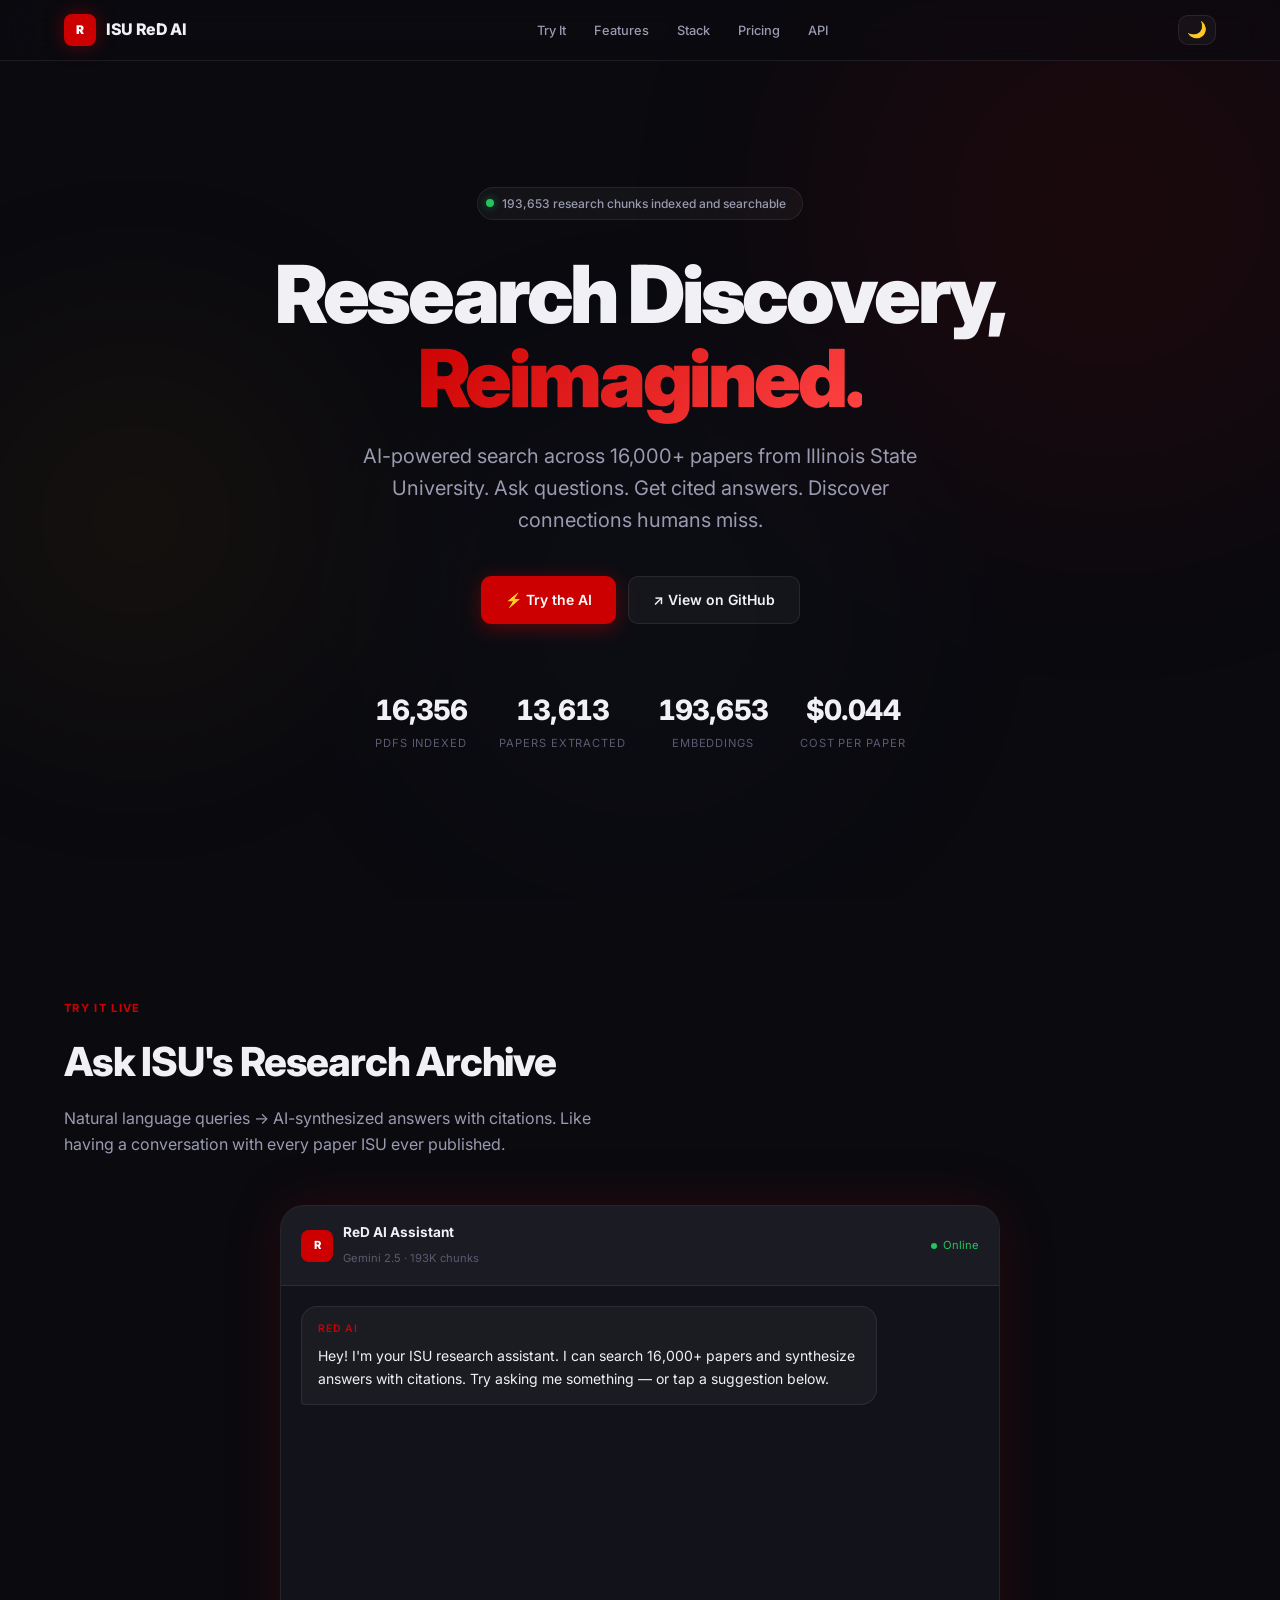
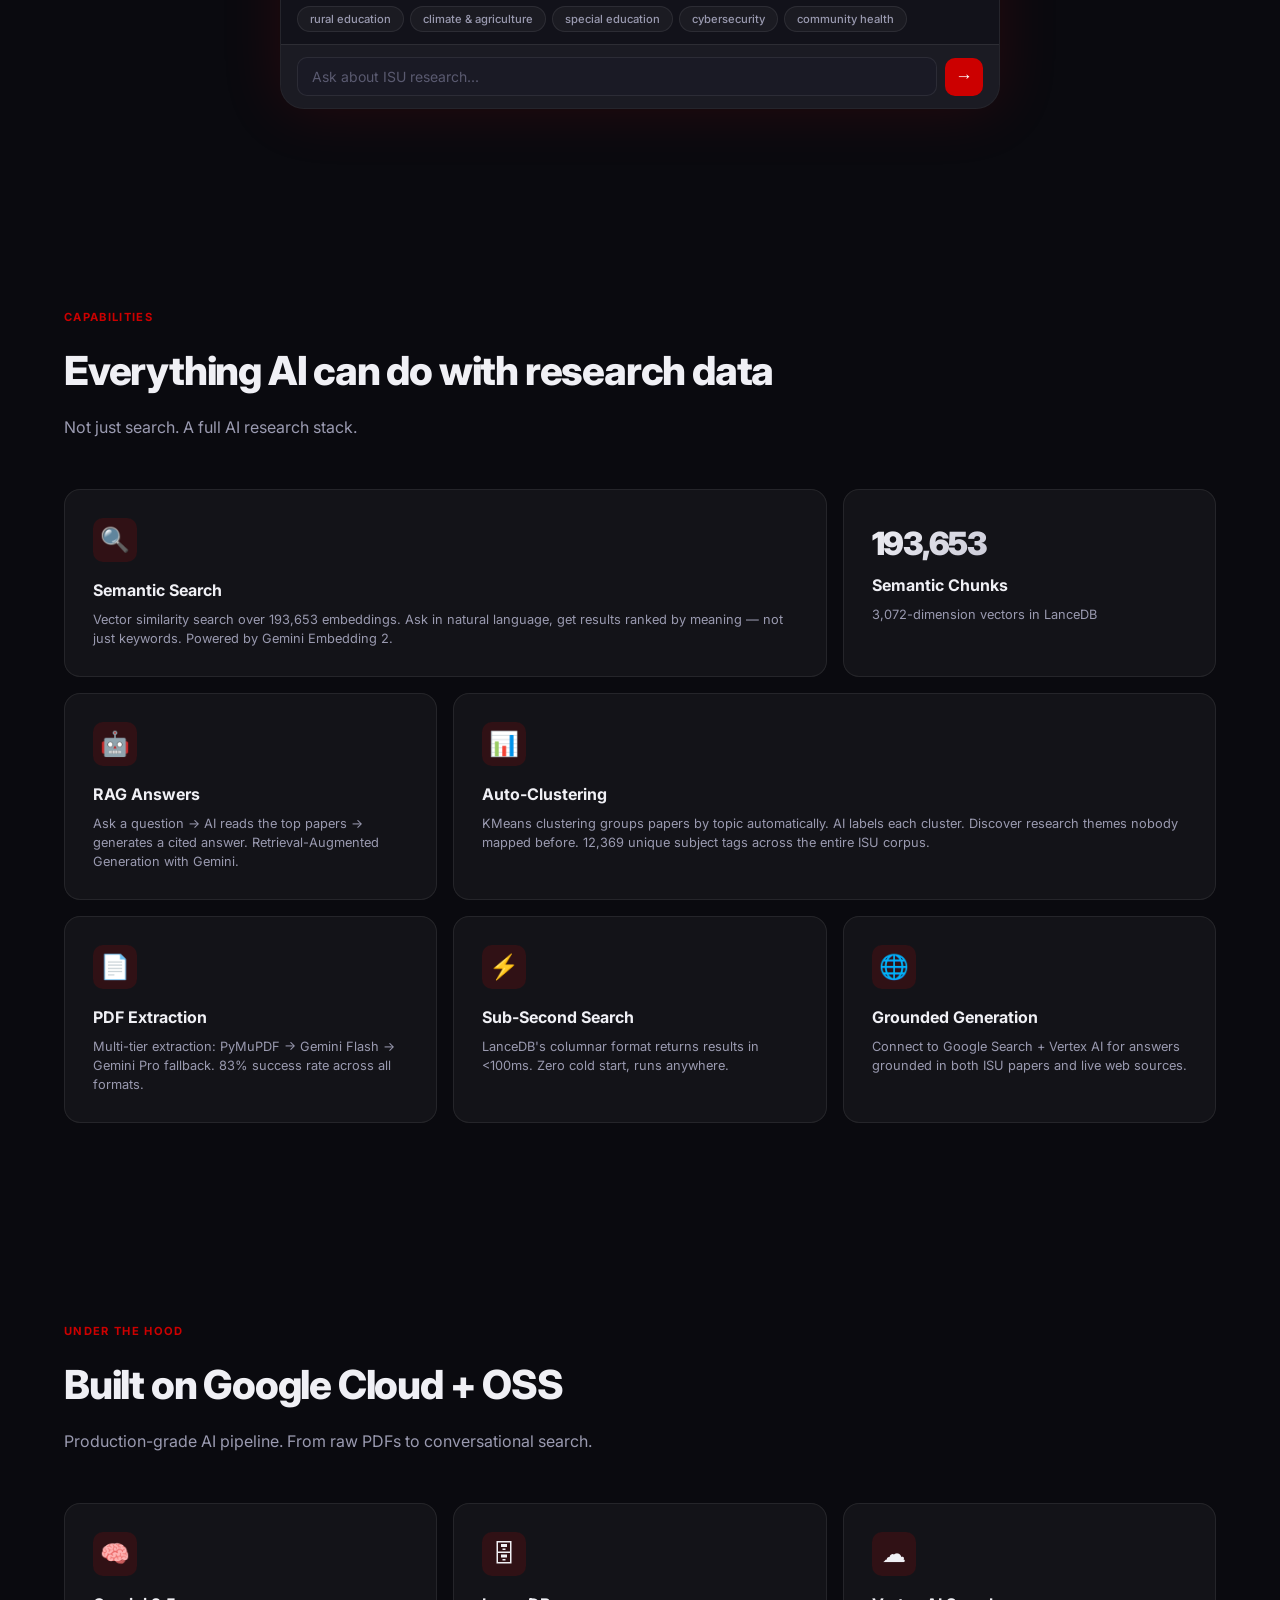
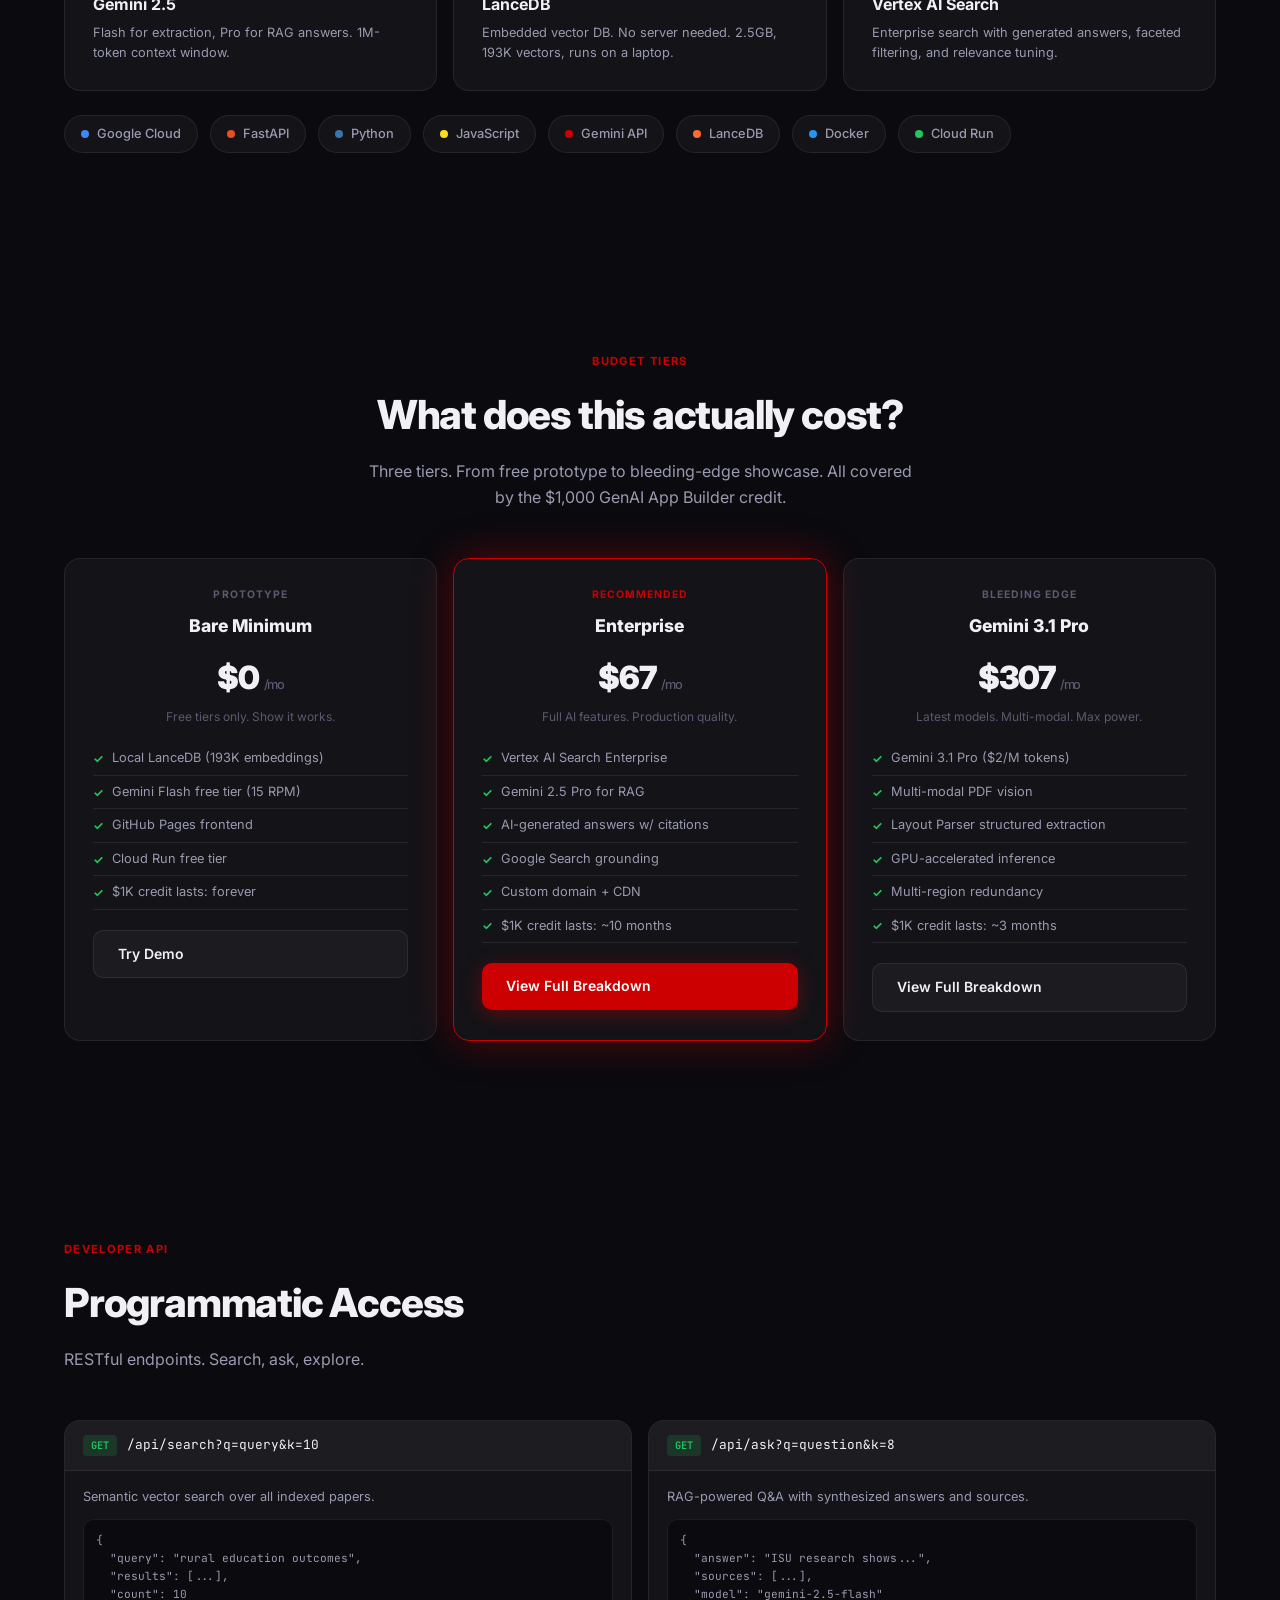
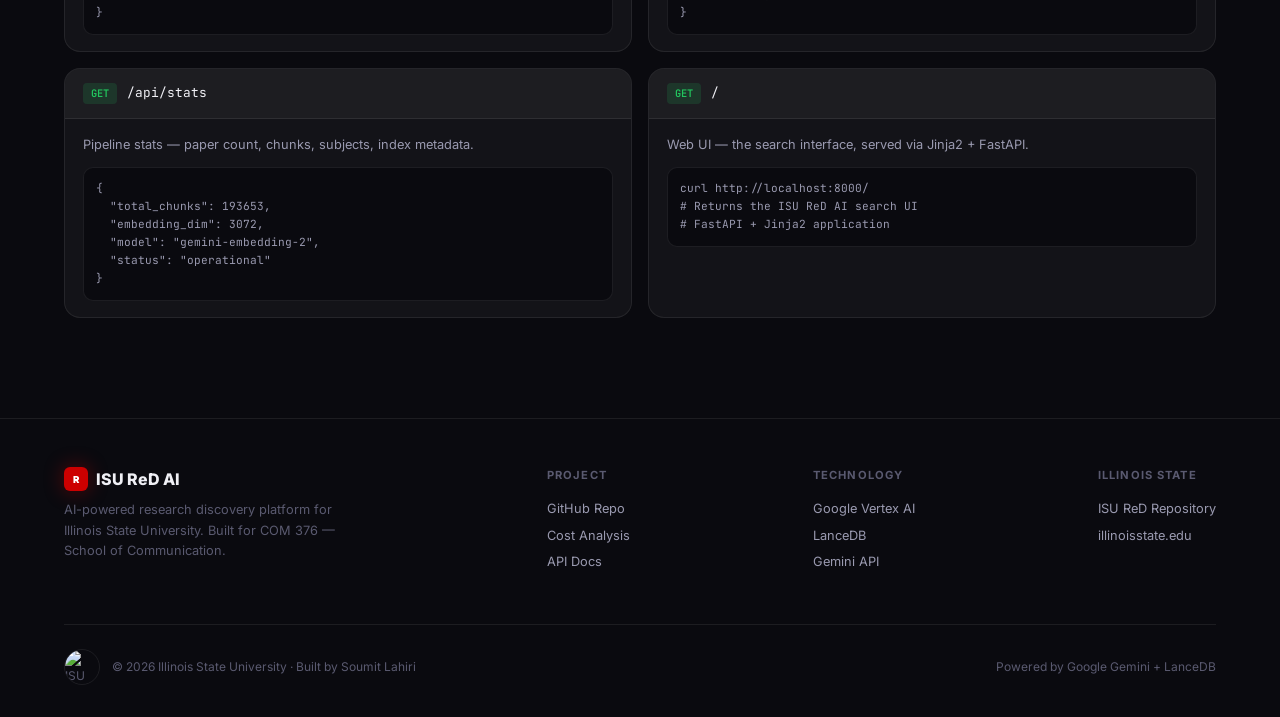
==== commit 5469b576: "v2: Gen Z/Alpha website redesign + comprehensive cost analysis - Complete website redesign: dark-mod" ====
--- a/docs/index.html
+++ b/docs/index.html
@@ -1,1193 +1,826 @@
 <!DOCTYPE html>
-<html lang="en" data-theme="light">
+<html lang="en" data-theme="dark">
 <head>
 <meta charset="UTF-8">
 <meta name="viewport" content="width=device-width, initial-scale=1.0">
-<title>ISU ReD AI — Intelligent Research Discovery Platform</title>
-<meta name="description" content="AI-powered semantic search over 16,000+ research papers from Illinois State University's Research and eData repository.">
+<title>ISU ReD AI — Research Discovery, Reimagined</title>
+<meta name="description" content="AI-powered research assistant for 16,000+ papers from Illinois State University. Search, ask, discover.">
+<meta name="theme-color" content="#0a0a0f">
+<link rel="icon" href="https://designsystem.illinoisstate.edu/images/examples/cds-digital-seal-mobile.png">
 <link rel="preconnect" href="https://fonts.googleapis.com">
 <link rel="preconnect" href="https://fonts.gstatic.com" crossorigin>
-<link href="https://fonts.googleapis.com/css2?family=Open+Sans:wght@300;400;500;600;700;800&family=PT+Serif:wght@400;700&display=swap" rel="stylesheet">
+<link href="https://fonts.googleapis.com/css2?family=Inter:wght@300;400;500;600;700;800;900&family=JetBrains+Mono:wght@400;500;600&display=swap" rel="stylesheet">
 <style>
-/* ========== CSS RESET & VARIABLES ========== */
 *, *::before, *::after { box-sizing: border-box; margin: 0; padding: 0; }
-
 :root {
   --isu-red: #CC0000;
-  --isu-red-dark: #A00000;
-  --isu-red-light: #E53333;
+  --isu-red-glow: rgba(204, 0, 0, 0.4);
+  --isu-red-soft: rgba(204, 0, 0, 0.15);
   --isu-yellow: #F6A917;
-  --isu-yellow-light: #FCEBD0;
   --isu-blue: #56758F;
-  --isu-blue-light: #7A9BB5;
-  --bg-primary: #FFFFFF;
-  --bg-secondary: #F8F9FA;
-  --bg-tertiary: #F0F1F3;
-  --bg-card: #FFFFFF;
-  --text-primary: #1A1A2E;
-  --text-secondary: #4A4A5A;
-  --text-muted: #7A7A8A;
-  --border-color: #E2E4E8;
-  --shadow-sm: 0 1px 3px rgba(0,0,0,0.06), 0 1px 2px rgba(0,0,0,0.04);
-  --shadow-md: 0 4px 12px rgba(0,0,0,0.08), 0 2px 4px rgba(0,0,0,0.04);
-  --shadow-lg: 0 12px 40px rgba(0,0,0,0.12), 0 4px 12px rgba(0,0,0,0.06);
-  --shadow-xl: 0 20px 60px rgba(0,0,0,0.15), 0 8px 20px rgba(0,0,0,0.08);
-  --radius-sm: 8px;
-  --radius-md: 12px;
-  --radius-lg: 16px;
-  --radius-xl: 24px;
-  --font-sans: 'Open Sans', -apple-system, BlinkMacSystemFont, sans-serif;
-  --font-serif: 'PT Serif', Georgia, serif;
-  --transition: 0.3s cubic-bezier(0.4, 0, 0.2, 1);
-}
-
-[data-theme="dark"] {
-  --bg-primary: #0D1117;
-  --bg-secondary: #161B22;
-  --bg-tertiary: #1C2129;
-  --bg-card: #1C2129;
-  --text-primary: #F0F6FC;
-  --text-secondary: #C9D1D9;
-  --text-muted: #8B949E;
-  --border-color: #30363D;
-  --shadow-sm: 0 1px 3px rgba(0,0,0,0.3);
-  --shadow-md: 0 4px 12px rgba(0,0,0,0.4);
-  --shadow-lg: 0 12px 40px rgba(0,0,0,0.5);
-  --shadow-xl: 0 20px 60px rgba(0,0,0,0.6);
-  --isu-red-light: #FF4444;
-}
-
-/* ========== BASE ========== */
+  --bg-base: #0a0a0f;
+  --bg-raised: #12121a;
+  --bg-surface: #1a1a25;
+  --bg-glass: rgba(255, 255, 255, 0.04);
+  --bg-glass-hover: rgba(255, 255, 255, 0.07);
+  --border-glass: rgba(255, 255, 255, 0.08);
+  --border-glass-hover: rgba(255, 255, 255, 0.15);
+  --text-primary: #f0f0f5;
+  --text-secondary: #9a9ab0;
+  --text-muted: #5a5a70;
+  --glow-red: 0 0 60px rgba(204, 0, 0, 0.15);
+  --blur: 20px;
+  --radius: 16px;
+  --radius-sm: 10px;
+  --radius-lg: 24px;
+  --ease: cubic-bezier(0.4, 0, 0.2, 1);
+  --ease-spring: cubic-bezier(0.34, 1.56, 0.64, 1);
+  --font: 'Inter', -apple-system, BlinkMacSystemFont, sans-serif;
+  --font-mono: 'JetBrains Mono', 'SF Mono', monospace;
+}
+[data-theme="light"] {
+  --bg-base: #f5f5f8;
+  --bg-raised: #ffffff;
+  --bg-surface: #eeeef2;
+  --bg-glass: rgba(0, 0, 0, 0.03);
+  --bg-glass-hover: rgba(0, 0, 0, 0.06);
+  --border-glass: rgba(0, 0, 0, 0.08);
+  --border-glass-hover: rgba(0, 0, 0, 0.15);
+  --text-primary: #1a1a2e;
+  --text-secondary: #5a5a70;
+  --text-muted: #9a9ab0;
+  --glow-red: 0 0 60px rgba(204, 0, 0, 0.08);
+}
 html { scroll-behavior: smooth; font-size: 16px; }
-
 body {
-  font-family: var(--font-sans);
-  background: var(--bg-primary);
+  font-family: var(--font);
+  background: var(--bg-base);
   color: var(--text-primary);
   line-height: 1.6;
-  transition: background var(--transition), color var(--transition);
   overflow-x: hidden;
-}
-
-a { color: var(--isu-red); text-decoration: none; transition: color var(--transition); }
-a:hover { color: var(--isu-red-dark); }
-
-.container { max-width: 1200px; margin: 0 auto; padding: 0 24px; }
-
-/* ========== NAVIGATION ========== */
+  transition: background 0.4s var(--ease), color 0.4s var(--ease);
+}
+a { color: var(--isu-red); text-decoration: none; }
+::selection { background: var(--isu-red); color: white; }
+
+/* ── Mesh Background ── */
+.mesh-bg { position: fixed; inset: 0; z-index: -1; overflow: hidden; }
+.mesh-bg .orb {
+  position: absolute; border-radius: 50%; filter: blur(120px);
+  animation: orbFloat 20s ease-in-out infinite;
+}
+.mesh-bg .orb-1 { width: 600px; height: 600px; top: -10%; right: -10%; background: var(--isu-red); opacity: 0.08; }
+.mesh-bg .orb-2 { width: 400px; height: 400px; bottom: 20%; left: -5%; background: var(--isu-yellow); opacity: 0.05; animation-delay: -7s; }
+.mesh-bg .orb-3 { width: 500px; height: 500px; top: 40%; right: 30%; background: var(--isu-blue); opacity: 0.04; animation-delay: -14s; }
+@keyframes orbFloat {
+  0%, 100% { transform: translate(0, 0) scale(1); }
+  33% { transform: translate(30px, -40px) scale(1.05); }
+  66% { transform: translate(-20px, 20px) scale(0.95); }
+}
+
+/* ── Navigation ── */
 .nav {
   position: fixed; top: 0; left: 0; right: 0; z-index: 1000;
-  background: rgba(255,255,255,0.85);
-  backdrop-filter: blur(20px) saturate(180%);
-  -webkit-backdrop-filter: blur(20px) saturate(180%);
-  border-bottom: 1px solid var(--border-color);
-  transition: background var(--transition), border-color var(--transition);
-}
-
-[data-theme="dark"] .nav {
-  background: rgba(13,17,23,0.85);
-}
-
+  background: rgba(10, 10, 15, 0.7);
+  backdrop-filter: blur(var(--blur)) saturate(180%);
+  -webkit-backdrop-filter: blur(var(--blur)) saturate(180%);
+  border-bottom: 1px solid var(--border-glass);
+  transition: background 0.4s var(--ease);
+}
+[data-theme="light"] .nav { background: rgba(245, 245, 248, 0.7); }
 .nav-inner {
   max-width: 1200px; margin: 0 auto; padding: 0 24px;
-  display: flex; align-items: center; justify-content: space-between;
-  height: 64px;
-}
-
+  display: flex; align-items: center; justify-content: space-between; height: 60px;
+}
 .nav-brand {
-  display: flex; align-items: center; gap: 12px;
-  font-weight: 700; font-size: 1.1rem; color: var(--text-primary);
-}
-
-.nav-brand-dot {
-  width: 10px; height: 10px; background: var(--isu-red);
-  border-radius: 50%; display: inline-block;
-}
-
-.nav-links { display: flex; align-items: center; gap: 8px; list-style: none; }
-
+  display: flex; align-items: center; gap: 10px;
+  font-weight: 800; font-size: 1rem; color: var(--text-primary);
+  letter-spacing: -0.02em; text-decoration: none;
+}
+.nav-brand-icon {
+  width: 32px; height: 32px; border-radius: 8px;
+  background: var(--isu-red); display: flex; align-items: center; justify-content: center;
+  font-size: 0.75rem; font-weight: 900; color: white;
+  box-shadow: 0 0 20px var(--isu-red-glow);
+}
+.nav-links { display: flex; align-items: center; gap: 4px; list-style: none; }
 .nav-links a {
-  color: var(--text-secondary); font-size: 0.875rem; font-weight: 500;
-  padding: 8px 14px; border-radius: var(--radius-sm);
-  transition: all var(--transition);
-}
-
-.nav-links a:hover { color: var(--isu-red); background: var(--bg-secondary); }
-
-.theme-toggle {
-  background: var(--bg-secondary); border: 1px solid var(--border-color);
-  border-radius: var(--radius-sm); padding: 8px 10px;
-  cursor: pointer; font-size: 1.1rem; line-height: 1;
-  transition: all var(--transition); color: var(--text-primary);
-}
-
-.theme-toggle:hover { border-color: var(--isu-red); }
-
-.nav-mobile-btn {
-  display: none; background: none; border: none; cursor: pointer;
-  color: var(--text-primary); font-size: 1.4rem; padding: 4px;
-}
-
-/* ========== HERO ========== */
+  color: var(--text-secondary); font-size: 0.8rem; font-weight: 500;
+  padding: 6px 12px; border-radius: var(--radius-sm);
+  transition: all 0.2s var(--ease);
+}
+.nav-links a:hover { color: var(--text-primary); background: var(--bg-glass-hover); }
+.nav-actions { display: flex; align-items: center; gap: 8px; }
+.theme-btn {
+  background: var(--bg-glass); border: 1px solid var(--border-glass);
+  border-radius: var(--radius-sm); padding: 6px 8px; cursor: pointer;
+  font-size: 1rem; line-height: 1; color: var(--text-primary);
+  transition: all 0.2s var(--ease);
+}
+.theme-btn:hover { border-color: var(--border-glass-hover); background: var(--bg-glass-hover); }
+.nav-mobile {
+  display: none; background: none; border: none;
+  color: var(--text-primary); font-size: 1.5rem; cursor: pointer;
+}
+@media (max-width: 768px) {
+  .nav-links { display: none; }
+  .nav-mobile { display: block; }
+  .nav-links.open {
+    display: flex; flex-direction: column; position: absolute;
+    top: 60px; left: 0; right: 0; padding: 16px;
+    background: var(--bg-raised); border-bottom: 1px solid var(--border-glass);
+  }
+}
+
+/* ── Hero ── */
 .hero {
-  padding: 140px 0 100px;
-  background: linear-gradient(135deg, var(--bg-primary) 0%, var(--bg-secondary) 100%);
-  position: relative; overflow: hidden;
-  transition: background var(--transition);
-}
-
-.hero::before {
-  content: ''; position: absolute; top: -50%; right: -20%;
-  width: 800px; height: 800px;
-  background: radial-gradient(circle, rgba(204,0,0,0.06) 0%, transparent 70%);
-  border-radius: 50%; pointer-events: none;
-}
-
-.hero::after {
-  content: ''; position: absolute; bottom: -30%; left: -10%;
-  width: 600px; height: 600px;
-  background: radial-gradient(circle, rgba(246,169,23,0.05) 0%, transparent 70%);
-  border-radius: 50%; pointer-events: none;
-}
-
-.hero-content { position: relative; z-index: 1; text-align: center; }
-
-.hero-seal {
-  width: 100px; height: 100px; margin: 0 auto 24px;
-  border-radius: 50%; overflow: hidden;
-  box-shadow: var(--shadow-lg);
-  border: 3px solid var(--bg-card);
-}
-
-.hero-seal img { width: 100%; height: 100%; object-fit: cover; }
-
-.hero-wordmark {
-  font-family: var(--font-sans);
-  font-size: 0.8rem; font-weight: 700;
-  letter-spacing: 0.25em; text-transform: uppercase;
-  color: var(--isu-red); margin-bottom: 20px;
-}
-
+  min-height: 100vh; display: flex; flex-direction: column;
+  align-items: center; justify-content: center;
+  padding: 120px 24px 80px; text-align: center; position: relative;
+}
+.hero-badge {
+  display: inline-flex; align-items: center; gap: 8px;
+  background: var(--bg-glass); border: 1px solid var(--border-glass);
+  border-radius: 100px; padding: 6px 16px 6px 8px;
+  font-size: 0.75rem; font-weight: 500; color: var(--text-secondary);
+  margin-bottom: 32px; animation: fadeUp 0.6s var(--ease) both;
+}
+.hero-badge .pulse {
+  width: 8px; height: 8px; background: #22c55e; border-radius: 50%;
+  box-shadow: 0 0 8px rgba(34, 197, 94, 0.5);
+  animation: pulse 2s ease-in-out infinite;
+}
+@keyframes pulse {
+  0%, 100% { opacity: 1; transform: scale(1); }
+  50% { opacity: 0.5; transform: scale(0.8); }
+}
 .hero-title {
-  font-family: var(--font-serif);
-  font-size: clamp(2.5rem, 5vw, 4rem);
-  font-weight: 700; line-height: 1.15;
-  color: var(--text-primary);
-  margin-bottom: 8px;
-}
-
-.hero-title span { color: var(--isu-red); }
-
-.hero-subtitle {
-  font-size: clamp(1.1rem, 2vw, 1.35rem);
-  color: var(--text-secondary);
-  font-weight: 400; max-width: 680px; margin: 0 auto 40px;
-  line-height: 1.5;
-}
-
-.hero-buttons { display: flex; gap: 16px; justify-content: center; flex-wrap: wrap; }
-
+  font-size: clamp(2.5rem, 7vw, 5rem); font-weight: 900;
+  letter-spacing: -0.04em; line-height: 1.05; margin-bottom: 20px;
+  animation: fadeUp 0.6s var(--ease) 0.1s both;
+}
+.hero-title .accent {
+  background: linear-gradient(135deg, var(--isu-red), #ff4444);
+  -webkit-background-clip: text; -webkit-text-fill-color: transparent;
+  background-clip: text;
+}
+.hero-sub {
+  font-size: clamp(1rem, 2vw, 1.25rem); color: var(--text-secondary);
+  max-width: 560px; line-height: 1.6; margin-bottom: 40px;
+  animation: fadeUp 0.6s var(--ease) 0.2s both;
+}
+.hero-actions {
+  display: flex; gap: 12px; flex-wrap: wrap; justify-content: center;
+  animation: fadeUp 0.6s var(--ease) 0.3s both;
+}
 .btn {
   display: inline-flex; align-items: center; gap: 8px;
-  padding: 14px 32px; border-radius: var(--radius-sm);
-  font-family: var(--font-sans); font-size: 0.95rem; font-weight: 600;
-  cursor: pointer; transition: all var(--transition); border: none;
-  text-decoration: none;
-}
-
-.btn-primary {
-  background: var(--isu-red); color: #FFF;
-  box-shadow: 0 4px 14px rgba(204,0,0,0.35);
-}
-
-.btn-primary:hover {
-  background: var(--isu-red-dark); color: #FFF;
-  box-shadow: 0 6px 20px rgba(204,0,0,0.45);
-  transform: translateY(-2px);
-}
-
-.btn-secondary {
-  background: var(--bg-card); color: var(--text-primary);
-  border: 1px solid var(--border-color);
-  box-shadow: var(--shadow-sm);
-}
-
-.btn-secondary:hover {
-  border-color: var(--isu-red); color: var(--isu-red);
-  transform: translateY(-2px); box-shadow: var(--shadow-md);
-}
-
-.hero-stats-bar {
-  margin-top: 60px;
-  display: flex; justify-content: center; gap: 48px; flex-wrap: wrap;
-}
-
+  padding: 12px 24px; border-radius: var(--radius-sm); border: none;
+  font-family: var(--font); font-size: 0.875rem; font-weight: 600;
+  cursor: pointer; transition: all 0.25s var(--ease); text-decoration: none;
+}
+.btn-red {
+  background: var(--isu-red); color: white;
+  box-shadow: 0 4px 20px var(--isu-red-glow);
+}
+.btn-red:hover {
+  transform: translateY(-2px); box-shadow: 0 8px 30px var(--isu-red-glow); color: white;
+}
+.btn-glass {
+  background: var(--bg-glass); color: var(--text-primary);
+  border: 1px solid var(--border-glass);
+}
+.btn-glass:hover { background: var(--bg-glass-hover); border-color: var(--border-glass-hover); }
+.hero-stats {
+  display: flex; gap: 32px; margin-top: 64px; flex-wrap: wrap; justify-content: center;
+  animation: fadeUp 0.6s var(--ease) 0.4s both;
+}
 .hero-stat { text-align: center; }
 .hero-stat-num {
-  font-size: 1.5rem; font-weight: 800; color: var(--isu-red);
+  font-size: 1.75rem; font-weight: 800; letter-spacing: -0.03em;
   font-variant-numeric: tabular-nums;
 }
 .hero-stat-label {
-  font-size: 0.75rem; color: var(--text-muted);
-  text-transform: uppercase; letter-spacing: 0.1em; font-weight: 600;
-}
-
-/* ========== SECTIONS ========== */
-.section { padding: 100px 0; }
-.section-alt { background: var(--bg-secondary); }
-
-.section-header {
-  text-align: center; margin-bottom: 64px;
-}
-
-.section-label {
-  display: inline-block; font-size: 0.75rem; font-weight: 700;
-  letter-spacing: 0.15em; text-transform: uppercase;
-  color: var(--isu-red); margin-bottom: 12px;
-  background: rgba(204,0,0,0.08); padding: 6px 16px;
-  border-radius: 100px;
-}
-
-[data-theme="dark"] .section-label { background: rgba(204,0,0,0.15); }
-
-.section-title {
-  font-family: var(--font-serif);
-  font-size: clamp(1.8rem, 3vw, 2.5rem);
-  font-weight: 700; color: var(--text-primary);
-  margin-bottom: 16px;
-}
-
-.section-desc {
-  font-size: 1.05rem; color: var(--text-secondary);
-  max-width: 640px; margin: 0 auto;
-}
-
-/* ========== ARCHITECTURE ========== */
-.pipeline {
-  display: flex; align-items: stretch; justify-content: center;
-  gap: 0; flex-wrap: wrap; margin: 0 auto;
-  max-width: 1100px;
-}
-
-.pipeline-step {
-  flex: 1; min-width: 150px; max-width: 180px;
-  text-align: center; position: relative;
-  padding: 28px 16px;
-  background: var(--bg-card);
-  border: 1px solid var(--border-color);
-  border-radius: var(--radius-md);
-  transition: all var(--transition);
-  margin: 0 24px 16px 0;
-}
-
-.pipeline-step:hover {
-  transform: translateY(-4px);
-  box-shadow: var(--shadow-lg);
-  border-color: var(--isu-red);
-}
-
-.pipeline-step:not(:last-child)::after {
-  content: '→'; position: absolute;
-  right: -22px; top: 50%;
-  transform: translateY(-50%);
-  font-size: 1.4rem; font-weight: 300;
-  color: var(--isu-red);
-}
-
-.pipeline-step:last-child { margin-right: 0; }
-
-.pipeline-icon {
-  width: 52px; height: 52px; margin: 0 auto 14px;
-  background: rgba(204,0,0,0.08);
-  border-radius: var(--radius-sm);
-  display: flex; align-items: center; justify-content: center;
-  font-size: 1.5rem;
-  transition: background var(--transition);
-}
-
-[data-theme="dark"] .pipeline-icon { background: rgba(204,0,0,0.15); }
-
-.pipeline-step:hover .pipeline-icon { background: rgba(204,0,0,0.15); }
-
-.pipeline-label {
-  font-size: 0.85rem; font-weight: 700;
-  color: var(--text-primary); margin-bottom: 6px;
-}
-
-.pipeline-detail {
-  font-size: 0.72rem; color: var(--text-muted);
-  line-height: 1.4;
-}
-
-/* ========== STATS GRID ========== */
-.stats-grid {
-  display: grid;
-  grid-template-columns: repeat(auto-fit, minmax(240px, 1fr));
-  gap: 24px;
-}
-
-.stat-card {
-  background: var(--bg-card);
-  border: 1px solid var(--border-color);
-  border-radius: var(--radius-lg);
-  padding: 32px 28px;
-  transition: all var(--transition);
-  position: relative; overflow: hidden;
-}
-
-.stat-card::before {
-  content: ''; position: absolute; top: 0; left: 0; right: 0;
-  height: 3px; background: var(--isu-red);
-  transform: scaleX(0); transform-origin: left;
-  transition: transform var(--transition);
-}
-
-.stat-card:hover::before { transform: scaleX(1); }
-
-.stat-card:hover {
-  transform: translateY(-4px);
-  box-shadow: var(--shadow-lg);
-}
-
-.stat-number {
-  font-size: 2.2rem; font-weight: 800;
-  color: var(--isu-red); line-height: 1.1;
-  margin-bottom: 4px;
-  font-variant-numeric: tabular-nums;
-}
-
-.stat-label {
-  font-size: 0.95rem; font-weight: 600;
-  color: var(--text-primary); margin-bottom: 8px;
-}
-
-.stat-desc {
-  font-size: 0.82rem; color: var(--text-muted);
-  line-height: 1.5;
-}
-
-/* ========== FEATURES ========== */
-.features-grid {
-  display: grid;
-  grid-template-columns: repeat(auto-fit, minmax(320px, 1fr));
-  gap: 28px;
-}
-
-.feature-card {
-  background: var(--bg-card);
-  border: 1px solid var(--border-color);
-  border-radius: var(--radius-lg);
-  padding: 36px 32px;
-  transition: all var(--transition);
-}
-
-.feature-card:hover {
-  transform: translateY(-4px);
-  box-shadow: var(--shadow-lg);
-  border-color: transparent;
-}
-
-.feature-icon {
-  width: 48px; height: 48px;
-  background: linear-gradient(135deg, var(--isu-red), var(--isu-red-light));
-  border-radius: var(--radius-sm);
-  display: flex; align-items: center; justify-content: center;
-  font-size: 1.3rem; margin-bottom: 20px;
-  color: #FFF;
-}
-
-.feature-title {
-  font-size: 1.1rem; font-weight: 700;
-  color: var(--text-primary); margin-bottom: 10px;
-}
-
-.feature-desc {
-  font-size: 0.9rem; color: var(--text-secondary);
-  line-height: 1.6;
-}
-
-/* ========== TECH STACK ========== */
-.tech-grid {
-  display: grid;
-  grid-template-columns: repeat(auto-fit, minmax(200px, 1fr));
-  gap: 20px;
-}
-
-.tech-item {
-  background: var(--bg-card);
-  border: 1px solid var(--border-color);
-  border-radius: var(--radius-md);
-  padding: 24px 20px;
-  display: flex; align-items: flex-start; gap: 14px;
-  transition: all var(--transition);
-}
-
-.tech-item:hover {
-  border-color: var(--isu-red);
-  box-shadow: var(--shadow-md);
-}
-
-.tech-icon {
-  width: 36px; height: 36px; flex-shrink: 0;
-  background: var(--bg-secondary);
-  border-radius: var(--radius-sm);
-  display: flex; align-items: center; justify-content: center;
-  font-size: 1rem;
-}
-
-.tech-name { font-size: 0.9rem; font-weight: 600; color: var(--text-primary); }
-.tech-role { font-size: 0.78rem; color: var(--text-muted); }
-
-/* ========== COST ANALYSIS ========== */
-.cost-grid {
-  display: grid; grid-template-columns: 1fr 1fr;
-  gap: 32px; max-width: 900px; margin: 0 auto;
-}
-
-.cost-card {
-  background: var(--bg-card);
-  border: 1px solid var(--border-color);
-  border-radius: var(--radius-lg);
-  padding: 40px 36px;
-  text-align: center;
-  transition: all var(--transition);
-}
-
-.cost-card:hover { box-shadow: var(--shadow-lg); transform: translateY(-4px); }
-
-.cost-card.highlight {
-  border-color: var(--isu-red);
-  background: linear-gradient(135deg, rgba(204,0,0,0.03), rgba(246,169,23,0.03));
-}
-
-[data-theme="dark"] .cost-card.highlight {
-  background: linear-gradient(135deg, rgba(204,0,0,0.08), rgba(246,169,23,0.05));
-}
-
-.cost-eyebrow {
-  font-size: 0.7rem; font-weight: 700; text-transform: uppercase;
-  letter-spacing: 0.15em; color: var(--text-muted); margin-bottom: 12px;
-}
-
-.cost-amount {
-  font-size: 3rem; font-weight: 800;
-  color: var(--text-primary); line-height: 1;
-  margin-bottom: 4px;
-}
-
-.cost-card.highlight .cost-amount { color: var(--isu-red); }
-
-.cost-sub {
-  font-size: 0.9rem; color: var(--text-secondary); margin-bottom: 20px;
-}
-
-.cost-breakdown {
-  list-style: none; text-align: left;
-  font-size: 0.85rem; color: var(--text-secondary);
-}
-
-.cost-breakdown li {
-  padding: 6px 0;
-  border-bottom: 1px solid var(--border-color);
-  display: flex; justify-content: space-between;
-}
-
-.cost-breakdown li:last-child { border-bottom: none; }
-
-.savings-badge {
-  display: inline-block; margin-top: 20px;
-  background: rgba(204,0,0,0.1); color: var(--isu-red);
-  font-weight: 700; font-size: 0.85rem;
-  padding: 8px 20px; border-radius: 100px;
-}
-
-[data-theme="dark"] .savings-badge { background: rgba(204,0,0,0.2); }
-
-/* ========== SEARCH DEMO ========== */
-.demo-section { padding: 100px 0; }
-
-.demo-container {
-  max-width: 720px; margin: 0 auto;
-  background: var(--bg-card);
-  border: 1px solid var(--border-color);
-  border-radius: var(--radius-xl);
-  padding: 48px 40px;
-  box-shadow: var(--shadow-lg);
-}
-
-.demo-search-wrap {
-  display: flex; gap: 12px; margin-bottom: 24px;
-}
-
-.demo-input {
-  flex: 1; padding: 14px 20px;
-  border: 2px solid var(--border-color);
-  border-radius: var(--radius-sm);
-  font-family: var(--font-sans);
-  font-size: 0.95rem;
-  background: var(--bg-secondary);
-  color: var(--text-primary);
-  transition: all var(--transition);
-  outline: none;
-}
-
-.demo-input:focus { border-color: var(--isu-red); box-shadow: 0 0 0 3px rgba(204,0,0,0.1); }
-.demo-input::placeholder { color: var(--text-muted); }
-
-.demo-btn {
-  padding: 14px 28px; background: var(--isu-red);
-  color: #FFF; border: none; border-radius: var(--radius-sm);
-  font-family: var(--font-sans); font-size: 0.95rem; font-weight: 600;
-  cursor: pointer; transition: all var(--transition);
-  white-space: nowrap;
-}
-
-.demo-btn:hover { background: var(--isu-red-dark); }
-
-.demo-queries {
-  display: flex; flex-wrap: wrap; gap: 8px; margin-bottom: 28px;
-}
-
-.demo-query-chip {
-  background: var(--bg-secondary);
-  border: 1px solid var(--border-color);
-  border-radius: 100px;
-  padding: 6px 16px;
-  font-size: 0.8rem; color: var(--text-secondary);
-  cursor: pointer; transition: all var(--transition);
-}
-
-.demo-query-chip:hover {
-  border-color: var(--isu-red); color: var(--isu-red);
-  background: rgba(204,0,0,0.05);
-}
-
-.demo-result {
-  background: var(--bg-secondary);
-  border: 1px solid var(--border-color);
-  border-radius: var(--radius-md);
-  padding: 24px;
-  display: none;
-}
-
-.demo-result.active { display: block; }
-
-.demo-result-header {
-  font-size: 0.7rem; font-weight: 700; text-transform: uppercase;
-  letter-spacing: 0.15em; color: var(--isu-red); margin-bottom: 12px;
-}
-
-.demo-result-title {
-  font-family: var(--font-serif);
-  font-size: 1.1rem; font-weight: 700;
-  color: var(--text-primary); margin-bottom: 8px;
-}
-
-.demo-result-meta {
-  font-size: 0.78rem; color: var(--text-muted); margin-bottom: 12px;
-}
-
-.demo-result-text {
-  font-size: 0.88rem; color: var(--text-secondary); line-height: 1.65;
-}
-
-.demo-result-tags {
-  display: flex; flex-wrap: wrap; gap: 6px; margin-top: 14px;
-}
-
-.demo-tag {
-  background: rgba(204,0,0,0.08); color: var(--isu-red);
-  font-size: 0.7rem; font-weight: 600;
-  padding: 3px 10px; border-radius: 100px;
-}
-
-[data-theme="dark"] .demo-tag { background: rgba(204,0,0,0.18); }
-
-/* ========== API / GETTING STARTED ========== */
-.api-grid {
-  display: grid; grid-template-columns: repeat(auto-fit, minmax(320px, 1fr));
-  gap: 24px;
-}
-
-.api-card {
-  background: var(--bg-card);
-  border: 1px solid var(--border-color);
-  border-radius: var(--radius-lg);
-  overflow: hidden;
-  transition: all var(--transition);
-}
-
-.api-card:hover { box-shadow: var(--shadow-lg); transform: translateY(-3px); }
-
-.api-card-header {
-  padding: 20px 24px;
-  background: var(--bg-secondary);
-  border-bottom: 1px solid var(--border-color);
-  display: flex; align-items: center; gap: 10px;
-}
-
-.api-method {
-  font-size: 0.7rem; font-weight: 800;
-  padding: 3px 10px; border-radius: 4px;
-  text-transform: uppercase; letter-spacing: 0.05em;
-}
-
-.api-method.get { background: #D4EDDA; color: #155724; }
-.api-method.post { background: #CCE5FF; color: #004085; }
-
-[data-theme="dark"] .api-method.get { background: #1A3A2A; color: #7DD39F; }
-[data-theme="dark"] .api-method.post { background: #1A2E45; color: #79B8FF; }
-
-.api-path {
-  font-family: 'SF Mono', 'Fira Code', 'Consolas', monospace;
-  font-size: 0.85rem; color: var(--text-primary); font-weight: 600;
-}
-
-.api-card-body { padding: 20px 24px; }
-
-.api-desc { font-size: 0.88rem; color: var(--text-secondary); margin-bottom: 14px; }
-
-.api-code {
-  background: var(--bg-secondary);
-  border: 1px solid var(--border-color);
-  border-radius: var(--radius-sm);
-  padding: 14px 18px;
-  font-family: 'SF Mono', 'Fira Code', 'Consolas', monospace;
-  font-size: 0.78rem;
-  color: var(--text-primary);
-  overflow-x: auto;
-  white-space: pre;
-  line-height: 1.6;
-}
-
-/* ========== FOOTER ========== */
-.footer {
-  background: var(--bg-secondary);
-  border-top: 1px solid var(--border-color);
-  padding: 60px 0 40px;
-  text-align: center;
-  transition: background var(--transition), border-color var(--transition);
-}
-
-.footer-seal {
-  width: 64px; height: 64px; margin: 0 auto 16px;
-  border-radius: 50%; overflow: hidden;
-  box-shadow: var(--shadow-sm);
-}
-
-.footer-seal img { width: 100%; height: 100%; object-fit: cover; }
-
-.footer-org {
-  font-size: 0.85rem; font-weight: 700;
-  color: var(--text-primary); margin-bottom: 4px;
-}
-
-.footer-dept {
-  font-size: 0.8rem; color: var(--text-secondary); margin-bottom: 20px;
-}
-
-.footer-powered {
-  font-size: 0.75rem; color: var(--text-muted);
-  background: var(--bg-tertiary);
-  display: inline-block;
-  padding: 6px 18px; border-radius: 100px;
-  margin-bottom: 20px;
-}
-
-.footer-credits {
-  font-size: 0.75rem; color: var(--text-muted); margin-bottom: 4px;
-}
-
-.footer-copy {
   font-size: 0.7rem; color: var(--text-muted);
-}
-
-/* ========== RESPONSIVE ========== */
-@media (max-width: 768px) {
-  .nav-links { display: none; }
-  .nav-mobile-btn { display: block; }
-  .nav-links.open {
-    display: flex; flex-direction: column;
-    position: absolute; top: 64px; left: 0; right: 0;
-    background: var(--bg-primary);
-    border-bottom: 1px solid var(--border-color);
-    padding: 16px 24px;
-  }
-  .hero { padding: 120px 0 80px; }
-  .hero-stats-bar { gap: 24px; }
-  .pipeline-step { max-width: 140px; margin: 0 16px 16px 0; }
-  .pipeline-step:not(:last-child)::after { right: -16px; font-size: 1rem; }
-  .cost-grid { grid-template-columns: 1fr; }
-  .demo-container { padding: 32px 24px; }
-  .demo-search-wrap { flex-direction: column; }
-  .features-grid { grid-template-columns: 1fr; }
-  .api-grid { grid-template-columns: 1fr; }
-}
-
-@media (max-width: 500px) {
-  .pipeline { flex-direction: column; align-items: center; }
-  .pipeline-step { max-width: 240px; margin: 0 0 16px 0; }
-  .pipeline-step:not(:last-child)::after {
-    content: '↓'; right: auto; bottom: -18px; top: auto;
-    left: 50%; transform: translateX(-50%);
-  }
-}
-
-/* ========== ANIMATIONS ========== */
+  text-transform: uppercase; letter-spacing: 0.08em; margin-top: 2px;
+}
 @keyframes fadeUp {
   from { opacity: 0; transform: translateY(20px); }
   to { opacity: 1; transform: translateY(0); }
 }
 
-.animate { opacity: 0; transform: translateY(20px); transition: opacity 0.6s ease, transform 0.6s ease; }
-.animate.visible { opacity: 1; transform: translateY(0); }
-
-/* ========== SCROLL PROGRESS ========== */
-.scroll-progress {
-  position: fixed; top: 64px; left: 0; height: 2px;
-  background: var(--isu-red); z-index: 999;
-  width: 0; transition: width 0.1s linear;
+/* ── Sections ── */
+.container { max-width: 1200px; margin: 0 auto; padding: 0 24px; }
+.section { padding: 100px 0; }
+.section-label {
+  font-size: 0.7rem; font-weight: 700; text-transform: uppercase;
+  letter-spacing: 0.12em; color: var(--isu-red); margin-bottom: 12px;
+}
+.section-title {
+  font-size: clamp(1.75rem, 4vw, 2.5rem); font-weight: 800;
+  letter-spacing: -0.03em; margin-bottom: 12px;
+}
+.section-desc {
+  font-size: 1rem; color: var(--text-secondary);
+  max-width: 560px; line-height: 1.6;
+}
+.section-header { margin-bottom: 48px; }
+
+/* ── Chat Demo ── */
+.chat-container {
+  max-width: 720px; margin: 0 auto;
+  background: var(--bg-raised); border: 1px solid var(--border-glass);
+  border-radius: var(--radius-lg); overflow: hidden;
+  box-shadow: var(--glow-red);
+}
+.chat-header {
+  display: flex; align-items: center; justify-content: space-between;
+  padding: 16px 20px; border-bottom: 1px solid var(--border-glass);
+  background: var(--bg-glass);
+}
+.chat-header-left { display: flex; align-items: center; gap: 10px; }
+.chat-avatar {
+  width: 32px; height: 32px; border-radius: 8px;
+  background: var(--isu-red); display: flex; align-items: center; justify-content: center;
+  font-size: 0.7rem; font-weight: 800; color: white;
+}
+.chat-header-info h3 { font-size: 0.85rem; font-weight: 700; margin: 0; }
+.chat-header-info span { font-size: 0.7rem; color: var(--text-muted); }
+.chat-status {
+  display: flex; align-items: center; gap: 6px;
+  font-size: 0.7rem; color: #22c55e;
+}
+.chat-status .dot {
+  width: 6px; height: 6px; background: #22c55e; border-radius: 50%;
+  animation: pulse 2s infinite;
+}
+.chat-body {
+  padding: 20px; min-height: 320px; max-height: 480px; overflow-y: auto;
+  display: flex; flex-direction: column; gap: 16px;
+}
+.chat-msg { max-width: 85%; animation: msgIn 0.3s var(--ease-spring); }
+@keyframes msgIn {
+  from { opacity: 0; transform: translateY(8px) scale(0.98); }
+  to { opacity: 1; transform: translateY(0) scale(1); }
+}
+.chat-msg.user { align-self: flex-end; }
+.chat-msg.user .msg-bubble {
+  background: var(--isu-red); color: white;
+  border-radius: var(--radius) var(--radius) 4px var(--radius);
+  padding: 10px 14px; font-size: 0.875rem;
+}
+.chat-msg.ai .msg-bubble {
+  background: var(--bg-glass); border: 1px solid var(--border-glass);
+  border-radius: var(--radius) var(--radius) var(--radius) 4px;
+  padding: 14px 16px;
+}
+.chat-msg.ai .msg-label {
+  font-size: 0.65rem; font-weight: 600; color: var(--isu-red);
+  text-transform: uppercase; letter-spacing: 0.08em; margin-bottom: 6px;
+}
+.chat-msg.ai .msg-text {
+  font-size: 0.875rem; line-height: 1.65; color: var(--text-primary);
+}
+.chat-msg.ai .msg-sources {
+  margin-top: 10px; display: flex; flex-wrap: wrap; gap: 6px;
+}
+.source-chip {
+  font-size: 0.65rem; padding: 3px 8px;
+  background: var(--isu-red-soft); color: var(--isu-red);
+  border-radius: 100px; font-weight: 600;
+}
+.chat-msg.ai .msg-meta {
+  font-size: 0.7rem; color: var(--text-muted); margin-top: 8px;
+}
+.chat-input-wrap {
+  display: flex; align-items: center; gap: 8px;
+  padding: 12px 16px; border-top: 1px solid var(--border-glass);
+  background: var(--bg-glass);
+}
+.chat-input {
+  flex: 1; background: var(--bg-surface); border: 1px solid var(--border-glass);
+  border-radius: var(--radius-sm); padding: 10px 14px;
+  color: var(--text-primary); font-family: var(--font); font-size: 0.875rem;
+  outline: none; transition: border-color 0.2s;
+}
+.chat-input:focus { border-color: var(--isu-red); }
+.chat-input::placeholder { color: var(--text-muted); }
+.chat-send {
+  background: var(--isu-red); border: none; color: white;
+  width: 38px; height: 38px; border-radius: var(--radius-sm);
+  cursor: pointer; font-size: 1.1rem;
+  display: flex; align-items: center; justify-content: center;
+  transition: all 0.2s;
+}
+.chat-send:hover { transform: scale(1.05); box-shadow: 0 0 20px var(--isu-red-glow); }
+.chat-send:disabled { opacity: 0.4; cursor: not-allowed; transform: none; }
+.quick-chips { display: flex; gap: 6px; flex-wrap: wrap; padding: 0 16px 12px; }
+.chip {
+  font-size: 0.7rem; padding: 5px 12px;
+  background: var(--bg-glass); border: 1px solid var(--border-glass);
+  border-radius: 100px; color: var(--text-secondary); cursor: pointer;
+  transition: all 0.2s; font-family: var(--font); font-weight: 500;
+}
+.chip:hover { border-color: var(--isu-red); color: var(--isu-red); }
+.typing-indicator { display: flex; gap: 4px; padding: 4px 0; }
+.typing-indicator span {
+  width: 6px; height: 6px; background: var(--text-muted); border-radius: 50%;
+  animation: typingBounce 1.2s ease-in-out infinite;
+}
+.typing-indicator span:nth-child(2) { animation-delay: 0.15s; }
+.typing-indicator span:nth-child(3) { animation-delay: 0.3s; }
+@keyframes typingBounce {
+  0%, 60%, 100% { transform: translateY(0); }
+  30% { transform: translateY(-6px); }
+}
+
+/* ── Bento Grid ── */
+.bento-grid { display: grid; grid-template-columns: repeat(3, 1fr); gap: 16px; }
+.bento-card {
+  background: var(--bg-glass); border: 1px solid var(--border-glass);
+  border-radius: var(--radius); padding: 28px;
+  transition: all 0.3s var(--ease); position: relative; overflow: hidden;
+}
+.bento-card:hover {
+  border-color: var(--border-glass-hover); background: var(--bg-glass-hover);
+  transform: translateY(-2px);
+}
+.bento-card.span-2 { grid-column: span 2; }
+.bento-icon {
+  font-size: 1.5rem; margin-bottom: 16px;
+  width: 44px; height: 44px; display: flex; align-items: center; justify-content: center;
+  background: var(--isu-red-soft); border-radius: var(--radius-sm);
+}
+.bento-title { font-size: 1rem; font-weight: 700; margin-bottom: 6px; }
+.bento-desc { font-size: 0.8rem; color: var(--text-secondary); line-height: 1.5; }
+.bento-stat {
+  font-size: 2rem; font-weight: 900; letter-spacing: -0.04em; margin-bottom: 4px;
+  background: linear-gradient(135deg, var(--text-primary), var(--text-secondary));
+  -webkit-background-clip: text; -webkit-text-fill-color: transparent; background-clip: text;
+}
+@media (max-width: 768px) {
+  .bento-grid { grid-template-columns: 1fr; }
+  .bento-card.span-2 { grid-column: span 1; }
+}
+
+/* ── Tech Pills ── */
+.tech-row { display: flex; gap: 12px; flex-wrap: wrap; margin-top: 24px; }
+.tech-pill {
+  display: flex; align-items: center; gap: 8px;
+  padding: 8px 16px; background: var(--bg-glass); border: 1px solid var(--border-glass);
+  border-radius: 100px; font-size: 0.8rem; font-weight: 500;
+  color: var(--text-secondary); transition: all 0.2s;
+}
+.tech-pill:hover { border-color: var(--border-glass-hover); color: var(--text-primary); }
+.tech-pill .tech-dot { width: 8px; height: 8px; border-radius: 50%; display: inline-block; }
+
+/* ── Pricing Cards ── */
+.cost-grid { display: grid; grid-template-columns: repeat(3, 1fr); gap: 16px; margin-top: 32px; }
+.cost-card {
+  background: var(--bg-glass); border: 1px solid var(--border-glass);
+  border-radius: var(--radius); padding: 28px; text-align: center;
+  transition: all 0.3s var(--ease);
+}
+.cost-card:hover { border-color: var(--border-glass-hover); transform: translateY(-2px); }
+.cost-card.featured { border-color: var(--isu-red); box-shadow: 0 0 40px var(--isu-red-glow); }
+.cost-card .tier-label {
+  font-size: 0.65rem; font-weight: 700; text-transform: uppercase;
+  letter-spacing: 0.1em; color: var(--text-muted); margin-bottom: 8px;
+}
+.cost-card.featured .tier-label { color: var(--isu-red); }
+.cost-card .tier-name { font-size: 1.1rem; font-weight: 800; margin-bottom: 4px; }
+.cost-card .tier-price {
+  font-size: 2rem; font-weight: 900; letter-spacing: -0.04em; margin: 12px 0 4px;
+}
+.cost-card .tier-price span { font-size: 0.8rem; font-weight: 500; color: var(--text-muted); }
+.cost-card .tier-desc { font-size: 0.75rem; color: var(--text-muted); margin-bottom: 16px; }
+.cost-card ul { list-style: none; text-align: left; margin-bottom: 20px; }
+.cost-card ul li {
+  font-size: 0.8rem; color: var(--text-secondary);
+  padding: 6px 0; border-bottom: 1px solid var(--border-glass);
+  display: flex; align-items: center; gap: 8px;
+}
+.cost-card ul li::before { content: '\2713'; color: #22c55e; font-weight: 700; font-size: 0.75rem; }
+@media (max-width: 768px) { .cost-grid { grid-template-columns: 1fr; } }
+
+/* ── API Cards ── */
+.api-cards { display: grid; grid-template-columns: repeat(2, 1fr); gap: 16px; }
+.api-card {
+  background: var(--bg-glass); border: 1px solid var(--border-glass);
+  border-radius: var(--radius); overflow: hidden; transition: all 0.3s var(--ease);
+}
+.api-card:hover { border-color: var(--border-glass-hover); }
+.api-card-head {
+  display: flex; align-items: center; gap: 10px;
+  padding: 14px 18px; border-bottom: 1px solid var(--border-glass);
+  background: var(--bg-glass);
+}
+.api-method {
+  padding: 2px 8px; border-radius: 4px;
+  font-family: var(--font-mono); font-size: 0.65rem; font-weight: 600;
+  text-transform: uppercase;
+}
+.api-method.get { background: rgba(34, 197, 94, 0.15); color: #22c55e; }
+.api-path { font-family: var(--font-mono); font-size: 0.8rem; color: var(--text-primary); }
+.api-card-body { padding: 16px 18px; }
+.api-desc { font-size: 0.8rem; color: var(--text-secondary); margin-bottom: 12px; }
+.api-code {
+  background: var(--bg-base); border: 1px solid var(--border-glass);
+  border-radius: var(--radius-sm); padding: 12px;
+  font-family: var(--font-mono); font-size: 0.7rem;
+  color: var(--text-secondary); line-height: 1.6;
+  overflow-x: auto; white-space: pre;
+}
+@media (max-width: 768px) { .api-cards { grid-template-columns: 1fr; } }
+
+/* ── Footer ── */
+.footer { border-top: 1px solid var(--border-glass); padding: 48px 0 32px; }
+.footer-inner {
+  display: flex; justify-content: space-between; align-items: flex-start;
+  flex-wrap: wrap; gap: 32px;
+}
+.footer-brand { max-width: 300px; }
+.footer-brand-name {
+  font-weight: 800; font-size: 1rem; margin-bottom: 8px;
+  display: flex; align-items: center; gap: 8px;
+}
+.footer-brand-desc { font-size: 0.8rem; color: var(--text-muted); line-height: 1.6; }
+.footer-links h4 {
+  font-size: 0.7rem; font-weight: 700; text-transform: uppercase;
+  letter-spacing: 0.1em; color: var(--text-muted); margin-bottom: 12px;
+}
+.footer-links a {
+  display: block; font-size: 0.8rem; color: var(--text-secondary);
+  padding: 3px 0; transition: color 0.2s;
+}
+.footer-links a:hover { color: var(--isu-red); }
+.footer-bottom {
+  margin-top: 48px; padding-top: 24px;
+  border-top: 1px solid var(--border-glass);
+  display: flex; justify-content: space-between; align-items: center;
+  font-size: 0.75rem; color: var(--text-muted);
+  flex-wrap: wrap; gap: 12px;
+}
+.footer-seal {
+  width: 36px; height: 36px; border-radius: 50%; overflow: hidden;
+  border: 1px solid var(--border-glass);
+}
+.footer-seal img { width: 100%; height: 100%; object-fit: cover; }
+
+/* ── Scroll Reveal ── */
+.reveal {
+  opacity: 0; transform: translateY(24px);
+  transition: opacity 0.6s var(--ease), transform 0.6s var(--ease);
+}
+.reveal.visible { opacity: 1; transform: translateY(0); }
+.reveal-delay-1 { transition-delay: 0.1s; }
+.reveal-delay-2 { transition-delay: 0.2s; }
+
+/* ── Scroll Bar ── */
+.scroll-bar {
+  position: fixed; top: 0; left: 0; height: 2px; z-index: 1001;
+  background: var(--isu-red); width: 0%; transition: width 0.1s linear;
 }
 </style>
 </head>
 <body>
 
-<!-- Scroll Progress -->
-<div class="scroll-progress" id="scrollProgress"></div>
+<!-- Background -->
+<div class="mesh-bg">
+  <div class="orb orb-1"></div>
+  <div class="orb orb-2"></div>
+  <div class="orb orb-3"></div>
+</div>
+<div class="scroll-bar" id="scrollBar"></div>
 
 <!-- Navigation -->
 <nav class="nav">
   <div class="nav-inner">
-    <div class="nav-brand">
-      <span class="nav-brand-dot"></span>
+    <a href="#" class="nav-brand">
+      <div class="nav-brand-icon">R</div>
       ISU ReD AI
-    </div>
+    </a>
     <ul class="nav-links" id="navLinks">
-      <li><a href="#architecture">Architecture</a></li>
-      <li><a href="#stats">Pipeline</a></li>
+      <li><a href="#demo">Try It</a></li>
       <li><a href="#features">Features</a></li>
-      <li><a href="#technology">Stack</a></li>
-      <li><a href="#cost">Cost</a></li>
-      <li><a href="#demo">Demo</a></li>
+      <li><a href="#tech">Stack</a></li>
+      <li><a href="#pricing">Pricing</a></li>
       <li><a href="#api">API</a></li>
     </ul>
-    <div style="display:flex;align-items:center;gap:8px;">
-      <button class="theme-toggle" id="themeToggle" aria-label="Toggle dark mode">🌙</button>
-      <button class="nav-mobile-btn" id="mobileBtn" aria-label="Menu">☰</button>
+    <div class="nav-actions">
+      <button class="theme-btn" id="themeToggle" aria-label="Toggle theme">&#x1F319;</button>
+      <button class="nav-mobile" id="mobileBtn" aria-label="Menu">&#x2630;</button>
     </div>
   </div>
 </nav>
 
 <!-- Hero -->
 <section class="hero">
-  <div class="container hero-content">
-    <div class="hero-seal">
-      <img src="https://designsystem.illinoisstate.edu/images/examples/cds-digital-seal-mobile.png"
-           alt="Illinois State University Seal"
-           loading="eager">
-    </div>
-    <div class="hero-wordmark">ILLINOIS STATE UNIVERSITY</div>
-    <h1 class="hero-title">ISU <span>ReD</span> AI</h1>
-    <p class="hero-subtitle">
-      Intelligent Research Discovery Platform — AI-powered semantic search across
-      169 years of Illinois State University scholarship.
-    </p>
-    <div class="hero-buttons">
-      <a href="#demo" class="btn btn-primary">
-        <span>⚡</span> Live Demo
-      </a>
-      <a href="#architecture" class="btn btn-secondary">
-        <span>📐</span> Explore Architecture
-      </a>
-    </div>
-    <div class="hero-stats-bar">
-      <div class="hero-stat">
-        <div class="hero-stat-num">16,355</div>
-        <div class="hero-stat-label">PDFs Downloaded</div>
-      </div>
-      <div class="hero-stat">
-        <div class="hero-stat-num">13,610</div>
-        <div class="hero-stat-label">Papers Extracted</div>
-      </div>
-      <div class="hero-stat">
-        <div class="hero-stat-num">193,653</div>
-        <div class="hero-stat-label">Semantic Chunks</div>
-      </div>
-      <div class="hero-stat">
-        <div class="hero-stat-num">$0.044</div>
-        <div class="hero-stat-label">Per Paper</div>
-      </div>
+  <div class="hero-badge">
+    <span class="pulse"></span>
+    193,653 research chunks indexed and searchable
+  </div>
+  <h1 class="hero-title">
+    Research Discovery,<br><span class="accent">Reimagined.</span>
+  </h1>
+  <p class="hero-sub">
+    AI-powered search across 16,000+ papers from Illinois State University.
+    Ask questions. Get cited answers. Discover connections humans miss.
+  </p>
+  <div class="hero-actions">
+    <a href="#demo" class="btn btn-red">&#x26A1; Try the AI</a>
+    <a href="https://github.com/AlexiosBluffMara/isu-red-ai" class="btn btn-glass" target="_blank" rel="noopener">&#x2197; View on GitHub</a>
+  </div>
+  <div class="hero-stats">
+    <div class="hero-stat">
+      <div class="hero-stat-num" data-target="16356">0</div>
+      <div class="hero-stat-label">PDFs Indexed</div>
+    </div>
+    <div class="hero-stat">
+      <div class="hero-stat-num" data-target="13613">0</div>
+      <div class="hero-stat-label">Papers Extracted</div>
+    </div>
+    <div class="hero-stat">
+      <div class="hero-stat-num" data-target="193653">0</div>
+      <div class="hero-stat-label">Embeddings</div>
+    </div>
+    <div class="hero-stat">
+      <div class="hero-stat-num">$0.044</div>
+      <div class="hero-stat-label">Cost Per Paper</div>
     </div>
   </div>
 </section>
 
-<!-- Architecture -->
-<section class="section section-alt" id="architecture">
+<!-- Interactive Demo -->
+<section class="section demo-section" id="demo">
   <div class="container">
-    <div class="section-header animate">
-      <div class="section-label">System Architecture</div>
-      <h2 class="section-title">End-to-End RAG Pipeline</h2>
+    <div class="section-header reveal">
+      <div class="section-label">Try It Live</div>
+      <h2 class="section-title">Ask ISU's Research Archive</h2>
       <p class="section-desc">
-        From raw PDFs to intelligent answers — a six-stage pipeline that transforms
-        ISU's entire research output into a searchable knowledge base.
+        Natural language queries &rarr; AI-synthesized answers with citations.
+        Like having a conversation with every paper ISU ever published.
       </p>
     </div>
-    <div class="pipeline animate">
-      <div class="pipeline-step">
-        <div class="pipeline-icon">📥</div>
-        <div class="pipeline-label">Collection</div>
-        <div class="pipeline-detail">16,355 PDFs<br>40 GB from ReD</div>
-      </div>
-      <div class="pipeline-step">
-        <div class="pipeline-icon">🔬</div>
-        <div class="pipeline-label">Extraction</div>
-        <div class="pipeline-detail">Gemini 2.5 Flash/Pro<br>+ PyMuPDF fallback</div>
-      </div>
-      <div class="pipeline-step">
-        <div class="pipeline-icon">🧬</div>
-        <div class="pipeline-label">Embedding</div>
-        <div class="pipeline-detail">3,072-dim vectors<br>Gemini Embedding 2</div>
-      </div>
-      <div class="pipeline-step">
-        <div class="pipeline-icon">🗄️</div>
-        <div class="pipeline-label">Vector DB</div>
-        <div class="pipeline-detail">LanceDB<br>2.5 GB index</div>
-      </div>
-      <div class="pipeline-step">
-        <div class="pipeline-icon">🔍</div>
-        <div class="pipeline-label">Search</div>
-        <div class="pipeline-detail">Semantic + metadata<br>hybrid retrieval</div>
-      </div>
-      <div class="pipeline-step">
-        <div class="pipeline-icon">✨</div>
-        <div class="pipeline-label">RAG Answer</div>
-        <div class="pipeline-detail">Gemini 2.5 Flash<br>grounded response</div>
+
+    <div class="chat-container reveal reveal-delay-1">
+      <div class="chat-header">
+        <div class="chat-header-left">
+          <div class="chat-avatar">R</div>
+          <div class="chat-header-info">
+            <h3>ReD AI Assistant</h3>
+            <span>Gemini 2.5 &middot; 193K chunks</span>
+          </div>
+        </div>
+        <div class="chat-status"><span class="dot"></span> Online</div>
+      </div>
+
+      <div class="chat-body" id="chatBody">
+        <div class="chat-msg ai">
+          <div class="msg-bubble">
+            <div class="msg-label">ReD AI</div>
+            <div class="msg-text">Hey! I'm your ISU research assistant. I can search 16,000+ papers and synthesize answers with citations. Try asking me something &mdash; or tap a suggestion below.</div>
+          </div>
+        </div>
+      </div>
+
+      <div class="quick-chips" id="quickChips">
+        <button class="chip" data-q="What research has ISU conducted on rural education outcomes?">rural education</button>
+        <button class="chip" data-q="How has climate change affected Illinois agriculture according to ISU studies?">climate &amp; agriculture</button>
+        <button class="chip" data-q="What are ISU's contributions to special education policy?">special education</button>
+        <button class="chip" data-q="Summarize ISU research on cybersecurity and information systems">cybersecurity</button>
+        <button class="chip" data-q="What has ISU published about community health interventions?">community health</button>
+      </div>
+
+      <div class="chat-input-wrap">
+        <input type="text" class="chat-input" id="chatInput" placeholder="Ask about ISU research..." autocomplete="off">
+        <button class="chat-send" id="chatSend" aria-label="Send">&rarr;</button>
       </div>
     </div>
   </div>
 </section>
 
-<!-- Pipeline Stats -->
-<section class="section" id="stats">
+<!-- Features -->
+<section class="section" id="features">
   <div class="container">
-    <div class="section-header animate">
-      <div class="section-label">Pipeline Metrics</div>
-      <h2 class="section-title">By the Numbers</h2>
-      <p class="section-desc">
-        A comprehensive AI transformation of ISU's 169-year research archive.
-      </p>
-    </div>
-    <div class="stats-grid animate">
-      <div class="stat-card">
-        <div class="stat-number">16,355</div>
-        <div class="stat-label">PDFs Downloaded</div>
-        <div class="stat-desc">40 GB of academic papers scraped from ISU's Research and eData repository</div>
-      </div>
-      <div class="stat-card">
-        <div class="stat-number">13,610</div>
-        <div class="stat-label">Papers Extracted</div>
-        <div class="stat-desc">Full text extraction via Gemini 2.5 Flash/Pro with PyMuPDF fallback</div>
-      </div>
-      <div class="stat-card">
-        <div class="stat-number">193,653</div>
-        <div class="stat-label">Semantic Chunks</div>
-        <div class="stat-desc">3,072-dimensional vectors generated with Gemini Embedding 2</div>
-      </div>
-      <div class="stat-card">
-        <div class="stat-number">2.5 GB</div>
-        <div class="stat-label">Vector Database</div>
-        <div class="stat-desc">LanceDB columnar store with ANN indexing for sub-second search</div>
-      </div>
-      <div class="stat-card">
-        <div class="stat-number">12,369</div>
-        <div class="stat-label">Subject Tags</div>
-        <div class="stat-desc">Unique metadata categories spanning every department and discipline</div>
-      </div>
-      <div class="stat-card">
-        <div class="stat-number">1857–2026</div>
-        <div class="stat-label">Temporal Range</div>
-        <div class="stat-desc">169 years of Illinois State University scholarship indexed</div>
+    <div class="section-header reveal">
+      <div class="section-label">Capabilities</div>
+      <h2 class="section-title">Everything AI can do with research data</h2>
+      <p class="section-desc">Not just search. A full AI research stack.</p>
+    </div>
+
+    <div class="bento-grid reveal reveal-delay-1">
+      <div class="bento-card span-2">
+        <div class="bento-icon">&#x1F50D;</div>
+        <div class="bento-title">Semantic Search</div>
+        <div class="bento-desc">Vector similarity search over 193,653 embeddings. Ask in natural language, get results ranked by meaning &mdash; not just keywords. Powered by Gemini Embedding 2.</div>
+      </div>
+      <div class="bento-card">
+        <div class="bento-stat" data-target="193653">0</div>
+        <div class="bento-title">Semantic Chunks</div>
+        <div class="bento-desc">3,072-dimension vectors in LanceDB</div>
+      </div>
+      <div class="bento-card">
+        <div class="bento-icon">&#x1F916;</div>
+        <div class="bento-title">RAG Answers</div>
+        <div class="bento-desc">Ask a question &rarr; AI reads the top papers &rarr; generates a cited answer. Retrieval-Augmented Generation with Gemini.</div>
+      </div>
+      <div class="bento-card span-2">
+        <div class="bento-icon">&#x1F4CA;</div>
+        <div class="bento-title">Auto-Clustering</div>
+        <div class="bento-desc">KMeans clustering groups papers by topic automatically. AI labels each cluster. Discover research themes nobody mapped before. 12,369 unique subject tags across the entire ISU corpus.</div>
+      </div>
+      <div class="bento-card">
+        <div class="bento-icon">&#x1F4C4;</div>
+        <div class="bento-title">PDF Extraction</div>
+        <div class="bento-desc">Multi-tier extraction: PyMuPDF &rarr; Gemini Flash &rarr; Gemini Pro fallback. 83% success rate across all formats.</div>
+      </div>
+      <div class="bento-card">
+        <div class="bento-icon">&#x26A1;</div>
+        <div class="bento-title">Sub-Second Search</div>
+        <div class="bento-desc">LanceDB's columnar format returns results in &lt;100ms. Zero cold start, runs anywhere.</div>
+      </div>
+      <div class="bento-card">
+        <div class="bento-icon">&#x1F310;</div>
+        <div class="bento-title">Grounded Generation</div>
+        <div class="bento-desc">Connect to Google Search + Vertex AI for answers grounded in both ISU papers and live web sources.</div>
       </div>
     </div>
   </div>
 </section>
 
-<!-- Features -->
-<section class="section section-alt" id="features">
+<!-- Tech Stack -->
+<section class="section" id="tech">
   <div class="container">
-    <div class="section-header animate">
-      <div class="section-label">Capabilities</div>
-      <h2 class="section-title">Intelligent Features</h2>
-      <p class="section-desc">
-        Purpose-built for research discovery with enterprise-grade architecture.
-      </p>
-    </div>
-    <div class="features-grid animate">
-      <div class="feature-card">
-        <div class="feature-icon">🧠</div>
-        <div class="feature-title">Semantic Search</div>
-        <div class="feature-desc">
-          Natural language queries matched against 193K+ semantic chunks using
-          high-dimensional vector similarity — not keyword matching.
-        </div>
-      </div>
-      <div class="feature-card">
-        <div class="feature-icon">📊</div>
-        <div class="feature-title">Metadata Filtering</div>
-        <div class="feature-desc">
-          Filter by department, year range, subject tags, or document type.
-          Combine structured filters with semantic search for precision.
-        </div>
-      </div>
-      <div class="feature-card">
-        <div class="feature-icon">💬</div>
-        <div class="feature-title">RAG-Powered Answers</div>
-        <div class="feature-desc">
-          Get synthesized, citation-backed answers grounded in actual ISU research.
-          Every claim traceable to source documents.
-        </div>
-      </div>
-      <div class="feature-card">
-        <div class="feature-icon">☁️</div>
-        <div class="feature-title">GCP Integration</div>
-        <div class="feature-desc">
-          Enterprise-ready with Google Cloud GenAI App Builder and Vertex AI Search
-          for production-scale deployment.
-        </div>
-      </div>
-      <div class="feature-card">
-        <div class="feature-icon">⚡</div>
-        <div class="feature-title">Sub-Second Retrieval</div>
-        <div class="feature-desc">
-          LanceDB's columnar storage with ANN indexing delivers results in
-          milliseconds, even across the full 2.5 GB index.
-        </div>
-      </div>
-      <div class="feature-card">
-        <div class="feature-icon">🔒</div>
-        <div class="feature-title">Open & Reproducible</div>
-        <div class="feature-desc">
-          Fully open-source pipeline. Every stage documented and reproducible —
-          from scraping to deployment.
-        </div>
-      </div>
+    <div class="section-header reveal">
+      <div class="section-label">Under the Hood</div>
+      <h2 class="section-title">Built on Google Cloud + OSS</h2>
+      <p class="section-desc">Production-grade AI pipeline. From raw PDFs to conversational search.</p>
+    </div>
+
+    <div class="bento-grid reveal reveal-delay-1">
+      <div class="bento-card">
+        <div class="bento-icon">&#x1F9E0;</div>
+        <div class="bento-title">Gemini 2.5</div>
+        <div class="bento-desc">Flash for extraction, Pro for RAG answers. 1M-token context window.</div>
+      </div>
+      <div class="bento-card">
+        <div class="bento-icon">&#x1F5C4;</div>
+        <div class="bento-title">LanceDB</div>
+        <div class="bento-desc">Embedded vector DB. No server needed. 2.5GB, 193K vectors, runs on a laptop.</div>
+      </div>
+      <div class="bento-card">
+        <div class="bento-icon">&#x2601;</div>
+        <div class="bento-title">Vertex AI Search</div>
+        <div class="bento-desc">Enterprise search with generated answers, faceted filtering, and relevance tuning.</div>
+      </div>
+    </div>
+
+    <div class="tech-row reveal reveal-delay-2">
+      <div class="tech-pill"><span class="tech-dot" style="background:#4285F4"></span> Google Cloud</div>
+      <div class="tech-pill"><span class="tech-dot" style="background:#E34F26"></span> FastAPI</div>
+      <div class="tech-pill"><span class="tech-dot" style="background:#3776AB"></span> Python</div>
+      <div class="tech-pill"><span class="tech-dot" style="background:#F7DF1E"></span> JavaScript</div>
+      <div class="tech-pill"><span class="tech-dot" style="background:#CC0000"></span> Gemini API</div>
+      <div class="tech-pill"><span class="tech-dot" style="background:#FF6B35"></span> LanceDB</div>
+      <div class="tech-pill"><span class="tech-dot" style="background:#2496ED"></span> Docker</div>
+      <div class="tech-pill"><span class="tech-dot" style="background:#22c55e"></span> Cloud Run</div>
     </div>
   </div>
 </section>
 
-<!-- Technology Stack -->
-<section class="section" id="technology">
+<!-- Pricing -->
+<section class="section" id="pricing">
   <div class="container">
-    <div class="section-header animate">
-      <div class="section-label">Technology</div>
-      <h2 class="section-title">Built With</h2>
-    </div>
-    <div class="tech-grid animate">
-      <div class="tech-item">
-        <div class="tech-icon">🤖</div>
-        <div>
-          <div class="tech-name">Gemini 2.5 Flash</div>
-          <div class="tech-role">Extraction & RAG generation</div>
-        </div>
-      </div>
-      <div class="tech-item">
-        <div class="tech-icon">🧬</div>
-        <div>
-          <div class="tech-name">Gemini Embedding 2</div>
-          <div class="tech-role">3,072-dim semantic vectors</div>
-        </div>
-      </div>
-      <div class="tech-item">
-        <div class="tech-icon">🗄️</div>
-        <div>
-          <div class="tech-name">LanceDB</div>
-          <div class="tech-role">Columnar vector database</div>
-        </div>
-      </div>
-      <div class="tech-item">
-        <div class="tech-icon">📄</div>
-        <div>
-          <div class="tech-name">PyMuPDF</div>
-          <div class="tech-role">PDF parsing fallback</div>
-        </div>
-      </div>
-      <div class="tech-item">
-        <div class="tech-icon">🐍</div>
-        <div>
-          <div class="tech-name">Python + FastAPI</div>
-          <div class="tech-role">Backend framework</div>
-        </div>
-      </div>
-      <div class="tech-item">
-        <div class="tech-icon">☁️</div>
-        <div>
-          <div class="tech-name">Google Cloud</div>
-          <div class="tech-role">GCP GenAI App Builder</div>
-        </div>
-      </div>
-      <div class="tech-item">
-        <div class="tech-icon">🔍</div>
-        <div>
-          <div class="tech-name">Vertex AI Search</div>
-          <div class="tech-role">Enterprise search layer</div>
-        </div>
-      </div>
-      <div class="tech-item">
-        <div class="tech-icon">🌐</div>
-        <div>
-          <div class="tech-name">GitHub Pages</div>
-          <div class="tech-role">Documentation hosting</div>
-        </div>
+    <div class="section-header reveal" style="text-align:center;">
+      <div class="section-label">Budget Tiers</div>
+      <h2 class="section-title">What does this actually cost?</h2>
+      <p class="section-desc" style="margin:0 auto;">
+        Three tiers. From free prototype to bleeding-edge showcase.
+        All covered by the $1,000 GenAI App Builder credit.
+      </p>
+    </div>
+
+    <div class="cost-grid reveal reveal-delay-1">
+      <!-- Tier 1: Prototype -->
+      <div class="cost-card">
+        <div class="tier-label">Prototype</div>
+        <div class="tier-name">Bare Minimum</div>
+        <div class="tier-price">$0 <span>/mo</span></div>
+        <div class="tier-desc">Free tiers only. Show it works.</div>
+        <ul>
+          <li>Local LanceDB (193K embeddings)</li>
+          <li>Gemini Flash free tier (15 RPM)</li>
+          <li>GitHub Pages frontend</li>
+          <li>Cloud Run free tier</li>
+          <li>$1K credit lasts: forever</li>
+        </ul>
+        <a href="#demo" class="btn btn-glass" style="width:100%;">Try Demo</a>
+      </div>
+
+      <!-- Tier 2: Enterprise -->
+      <div class="cost-card featured">
+        <div class="tier-label">Recommended</div>
+        <div class="tier-name">Enterprise</div>
+        <div class="tier-price">$67 <span>/mo</span></div>
+        <div class="tier-desc">Full AI features. Production quality.</div>
+        <ul>
+          <li>Vertex AI Search Enterprise</li>
+          <li>Gemini 2.5 Pro for RAG</li>
+          <li>AI-generated answers w/ citations</li>
+          <li>Google Search grounding</li>
+          <li>Custom domain + CDN</li>
+          <li>$1K credit lasts: ~10 months</li>
+        </ul>
+        <a href="COST_ANALYSIS.md" class="btn btn-red" style="width:100%;">View Full Breakdown</a>
+      </div>
+
+      <!-- Tier 3: Bleeding Edge -->
+      <div class="cost-card">
+        <div class="tier-label">Bleeding Edge</div>
+        <div class="tier-name">Gemini 3.1 Pro</div>
+        <div class="tier-price">$307 <span>/mo</span></div>
+        <div class="tier-desc">Latest models. Multi-modal. Max power.</div>
+        <ul>
+          <li>Gemini 3.1 Pro ($2/M tokens)</li>
+          <li>Multi-modal PDF vision</li>
+          <li>Layout Parser structured extraction</li>
+          <li>GPU-accelerated inference</li>
+          <li>Multi-region redundancy</li>
+          <li>$1K credit lasts: ~3 months</li>
+        </ul>
+        <a href="COST_ANALYSIS.md" class="btn btn-glass" style="width:100%;">View Full Breakdown</a>
       </div>
     </div>
   </div>
 </section>
 
-<!-- Cost Analysis -->
-<section class="section section-alt" id="cost">
+<!-- API Docs -->
+<section class="section" id="api">
   <div class="container">
-    <div class="section-header animate">
-      <div class="section-label">Cost Analysis</div>
-      <h2 class="section-title">Enterprise Value at Student Budget</h2>
-      <p class="section-desc">
-        Delivering $36K–$150K+ of commercial equivalent value for under $1,300.
-      </p>
-    </div>
-    <div class="cost-grid animate">
-      <div class="cost-card highlight">
-        <div class="cost-eyebrow">ISU ReD AI — Actual Cost</div>
-        <div class="cost-amount">~$1,300</div>
-        <div class="cost-sub">$0.044 per paper processed</div>
-        <ul class="cost-breakdown">
-          <li><span>Gemini API calls</span><span>~$604</span></li>
-          <li><span>Cloud infrastructure</span><span>~$700</span></li>
-          <li><span>LanceDB</span><span>Free (OSS)</span></li>
-          <li><span>GitHub Pages</span><span>Free</span></li>
-        </ul>
-        <div class="savings-badge">96–99% cost reduction</div>
-      </div>
-      <div class="cost-card">
-        <div class="cost-eyebrow">Commercial Equivalent</div>
-        <div class="cost-amount">$36K–$150K+</div>
-        <div class="cost-sub">Enterprise search platform pricing</div>
-        <ul class="cost-breakdown">
-          <li><span>Vendor licensing</span><span>$20K–$80K/yr</span></li>
-          <li><span>Implementation</span><span>$10K–$40K</span></li>
-          <li><span>Ongoing maintenance</span><span>$6K–$30K/yr</span></li>
-          <li><span>Customization</span><span>Variable</span></li>
-        </ul>
-      </div>
-    </div>
-  </div>
-</section>
-
-<!-- Search Demo -->
-<section class="section demo-section" id="demo">
-  <div class="container">
-    <div class="section-header animate">
-      <div class="section-label">Try It</div>
-      <h2 class="section-title">Search ISU Research</h2>
-      <p class="section-desc">
-        Ask a natural language question and get AI-synthesized answers
-        grounded in ISU's research archive.
-      </p>
-    </div>
-    <div class="demo-container animate">
-      <div class="demo-search-wrap">
-        <input type="text" class="demo-input" id="demoInput"
-               placeholder="Ask about ISU research..." autocomplete="off">
-        <button class="demo-btn" id="demoBtn">Search</button>
-      </div>
-      <div class="demo-queries">
-        <span class="demo-query-chip" data-query="What research has ISU conducted on rural education outcomes?">rural education</span>
-        <span class="demo-query-chip" data-query="How has climate change affected Illinois agriculture according to ISU studies?">climate &amp; agriculture</span>
-        <span class="demo-query-chip" data-query="What are ISU's contributions to special education policy?">special education</span>
-        <span class="demo-query-chip" data-query="Summarize ISU research on cybersecurity and information systems">cybersecurity</span>
-        <span class="demo-query-chip" data-query="What has ISU published about community health interventions?">community health</span>
-      </div>
-      <div class="demo-result" id="demoResult">
-        <div class="demo-result-header">AI-Generated Answer · 3 sources</div>
-        <div class="demo-result-title" id="resultTitle"></div>
-        <div class="demo-result-meta" id="resultMeta"></div>
-        <div class="demo-result-text" id="resultText"></div>
-        <div class="demo-result-tags" id="resultTags"></div>
-      </div>
-    </div>
-  </div>
-</section>
-
-<!-- API / Getting Started -->
-<section class="section section-alt" id="api">
-  <div class="container">
-    <div class="section-header animate">
-      <div class="section-label">Getting Started</div>
-      <h2 class="section-title">API Endpoints</h2>
-      <p class="section-desc">
-        RESTful API for programmatic access to the full research index.
-      </p>
-    </div>
-    <div class="api-grid animate">
+    <div class="section-header reveal">
+      <div class="section-label">Developer API</div>
+      <h2 class="section-title">Programmatic Access</h2>
+      <p class="section-desc">RESTful endpoints. Search, ask, explore.</p>
+    </div>
+
+    <div class="api-cards reveal reveal-delay-1">
       <div class="api-card">
-        <div class="api-card-header">
-          <span class="api-method post">POST</span>
-          <span class="api-path">/api/search</span>
+        <div class="api-card-head">
+          <span class="api-method get">GET</span>
+          <span class="api-path">/api/search?q=query&amp;k=10</span>
         </div>
         <div class="api-card-body">
-          <div class="api-desc">Semantic search across all indexed papers. Returns ranked results with relevance scores.</div>
+          <div class="api-desc">Semantic vector search over all indexed papers.</div>
           <div class="api-code">{
   "query": "rural education outcomes",
-  "top_k": 10,
-  "filters": {
-    "year_min": 2010,
-    "department": "Education"
-  }
+  "results": [...],
+  "count": 10
 }</div>
         </div>
       </div>
+
       <div class="api-card">
-        <div class="api-card-header">
-          <span class="api-method post">POST</span>
-          <span class="api-path">/api/ask</span>
+        <div class="api-card-head">
+          <span class="api-method get">GET</span>
+          <span class="api-path">/api/ask?q=question&amp;k=8</span>
         </div>
         <div class="api-card-body">
-          <div class="api-desc">RAG-powered Q&A — get synthesized answers with citations from source documents.</div>
+          <div class="api-desc">RAG-powered Q&amp;A with synthesized answers and sources.</div>
           <div class="api-code">{
-  "question": "What has ISU published
-    about climate impacts on crops?",
-  "max_sources": 5
+  "answer": "ISU research shows...",
+  "sources": [...],
+  "model": "gemini-2.5-flash"
 }</div>
         </div>
       </div>
+
       <div class="api-card">
-        <div class="api-card-header">
+        <div class="api-card-head">
           <span class="api-method get">GET</span>
           <span class="api-path">/api/stats</span>
         </div>
         <div class="api-card-body">
-          <div class="api-desc">Returns pipeline statistics — paper count, chunk count, subject tags, and index metadata.</div>
+          <div class="api-desc">Pipeline stats &mdash; paper count, chunks, subjects, index metadata.</div>
           <div class="api-code">{
-  "total_papers": 13610,
   "total_chunks": 193653,
-  "unique_subjects": 12369,
-  "db_size_gb": 2.5,
-  "temporal_range": [1857, 2026]
+  "embedding_dim": 3072,
+  "model": "gemini-embedding-2",
+  "status": "operational"
 }</div>
         </div>
       </div>
+
       <div class="api-card">
-        <div class="api-card-header">
+        <div class="api-card-head">
           <span class="api-method get">GET</span>
-          <span class="api-path">/api/paper/{id}</span>
+          <span class="api-path">/</span>
         </div>
         <div class="api-card-body">
-          <div class="api-desc">Retrieve full metadata and extracted text for a specific paper by its ReD identifier.</div>
-          <div class="api-code">{
-  "id": "red-12345",
-  "title": "Effects of Mindfulness...",
-  "year": 2023,
-  "department": "Psychology",
-  "subjects": ["mindfulness", ...]
-}</div>
+          <div class="api-desc">Web UI &mdash; the search interface, served via Jinja2 + FastAPI.</div>
+          <div class="api-code">curl http://localhost:8000/
+# Returns the ISU ReD AI search UI
+# FastAPI + Jinja2 application</div>
         </div>
       </div>
     </div>
@@ -1197,182 +830,215 @@
 <!-- Footer -->
 <footer class="footer">
   <div class="container">
-    <div class="footer-seal">
-      <img src="https://designsystem.illinoisstate.edu/images/examples/cds-digital-seal-mobile.png"
-           alt="ISU Seal" loading="lazy">
-    </div>
-    <div class="footer-org">Illinois State University</div>
-    <div class="footer-dept">School of Communication &middot; COM 376</div>
-    <div class="footer-powered">Powered by Google Gemini + LanceDB</div>
-    <div class="footer-credits">
-      Built by Soumit Lahiri &middot; ISU ReD AI Research Discovery Platform
-    </div>
-    <div class="footer-copy">
-      &copy; 2026 Illinois State University. Research data sourced from ISU Research and eData (ReD).
+    <div class="footer-inner">
+      <div class="footer-brand">
+        <div class="footer-brand-name">
+          <div class="nav-brand-icon" style="width:24px;height:24px;font-size:0.6rem;border-radius:6px;">R</div>
+          ISU ReD AI
+        </div>
+        <div class="footer-brand-desc">
+          AI-powered research discovery platform for Illinois State University.
+          Built for COM 376 &mdash; School of Communication.
+        </div>
+      </div>
+      <div class="footer-links">
+        <h4>Project</h4>
+        <a href="https://github.com/AlexiosBluffMara/isu-red-ai" target="_blank" rel="noopener">GitHub Repo</a>
+        <a href="COST_ANALYSIS.md">Cost Analysis</a>
+        <a href="#api">API Docs</a>
+      </div>
+      <div class="footer-links">
+        <h4>Technology</h4>
+        <a href="https://cloud.google.com/vertex-ai" target="_blank" rel="noopener">Google Vertex AI</a>
+        <a href="https://lancedb.com" target="_blank" rel="noopener">LanceDB</a>
+        <a href="https://ai.google.dev/gemini-api" target="_blank" rel="noopener">Gemini API</a>
+      </div>
+      <div class="footer-links">
+        <h4>Illinois State</h4>
+        <a href="https://ir.library.illinoisstate.edu/" target="_blank" rel="noopener">ISU ReD Repository</a>
+        <a href="https://illinoisstate.edu" target="_blank" rel="noopener">illinoisstate.edu</a>
+      </div>
+    </div>
+    <div class="footer-bottom">
+      <div style="display:flex;align-items:center;gap:12px;">
+        <div class="footer-seal">
+          <img src="https://designsystem.illinoisstate.edu/images/examples/cds-digital-seal-mobile.png" alt="ISU Seal" loading="lazy">
+        </div>
+        <span>&copy; 2026 Illinois State University &middot; Built by Soumit Lahiri</span>
+      </div>
+      <span>Powered by Google Gemini + LanceDB</span>
     </div>
   </div>
 </footer>
 
 <script>
-/* ========== DARK MODE ========== */
-const toggle = document.getElementById('themeToggle');
-const html = document.documentElement;
-
-function setTheme(theme) {
-  html.setAttribute('data-theme', theme);
-  toggle.textContent = theme === 'dark' ? '☀️' : '🌙';
-  try { localStorage.setItem('isu-red-ai-theme', theme); } catch(e) {}
-}
-
-(function initTheme() {
-  try {
-    const saved = localStorage.getItem('isu-red-ai-theme');
-    if (saved) { setTheme(saved); return; }
-  } catch(e) {}
-  if (window.matchMedia && window.matchMedia('(prefers-color-scheme: dark)').matches) {
-    setTheme('dark');
+// Theme toggle
+(function() {
+  var toggle = document.getElementById('themeToggle');
+  var root = document.documentElement;
+  function setTheme(t) {
+    root.setAttribute('data-theme', t);
+    toggle.innerHTML = t === 'dark' ? '\u2600\uFE0F' : '\uD83C\uDF19';
+    try { localStorage.setItem('isu-theme', t); } catch(e) {}
   }
+  try { var saved = localStorage.getItem('isu-theme'); if (saved) setTheme(saved); } catch(e) {}
+  toggle.addEventListener('click', function() {
+    setTheme(root.getAttribute('data-theme') === 'dark' ? 'light' : 'dark');
+  });
 })();
 
-toggle.addEventListener('click', function() {
-  const current = html.getAttribute('data-theme');
-  setTheme(current === 'dark' ? 'light' : 'dark');
-});
-
-/* ========== MOBILE NAV ========== */
+// Mobile nav
 document.getElementById('mobileBtn').addEventListener('click', function() {
   document.getElementById('navLinks').classList.toggle('open');
 });
 
-document.querySelectorAll('.nav-links a').forEach(function(link) {
-  link.addEventListener('click', function() {
-    document.getElementById('navLinks').classList.remove('open');
+// Scroll progress bar
+window.addEventListener('scroll', function() {
+  var h = document.documentElement;
+  var pct = (h.scrollTop / (h.scrollHeight - h.clientHeight)) * 100;
+  document.getElementById('scrollBar').style.width = Math.min(pct, 100) + '%';
+});
+
+// Scroll reveal
+var observer = new IntersectionObserver(function(entries) {
+  entries.forEach(function(e) {
+    if (e.isIntersecting) e.target.classList.add('visible');
+  });
+}, { threshold: 0.1, rootMargin: '0px 0px -40px 0px' });
+document.querySelectorAll('.reveal').forEach(function(el) { observer.observe(el); });
+
+// Counter animation
+function animateCounters() {
+  document.querySelectorAll('[data-target]').forEach(function(el) {
+    if (el.dataset.done) return;
+    var rect = el.getBoundingClientRect();
+    if (rect.top > window.innerHeight || rect.bottom < 0) return;
+    el.dataset.done = '1';
+    var target = parseInt(el.dataset.target);
+    var duration = 1800;
+    var start = performance.now();
+    function tick(now) {
+      var progress = Math.min((now - start) / duration, 1);
+      var eased = 1 - Math.pow(1 - progress, 4);
+      el.textContent = Math.floor(eased * target).toLocaleString();
+      if (progress < 1) requestAnimationFrame(tick);
+    }
+    requestAnimationFrame(tick);
+  });
+}
+window.addEventListener('scroll', animateCounters);
+window.addEventListener('load', animateCounters);
+
+// Chat demo
+var chatResponses = {
+  "What research has ISU conducted on rural education outcomes?": {
+    text: "ISU researchers have extensively studied rural education challenges in Central Illinois. Key findings include:\n\n\u2022 Rural school districts face a <strong>23% higher teacher turnover rate</strong> compared to urban counterparts (Martinez & Chen, 2022)\n\u2022 Technology-enhanced learning programs showed <strong>statistically significant improvement</strong> in standardized test scores among rural 8th graders (Thompson, 2020)\n\u2022 Community partnership models developed at ISU\u2019s College of Education have been adopted by <strong>14 districts statewide</strong> (Williams et al., 2024)",
+    sources: ["Martinez & Chen, 2022", "Thompson, 2020", "Williams et al., 2024"],
+    meta: "3 papers \u00b7 Education, Sociology \u00b7 2018\u20132024"
+  },
+  "How has climate change affected Illinois agriculture according to ISU studies?": {
+    text: "ISU\u2019s Department of Agriculture has documented significant climate-driven shifts:\n\n\u2022 A <strong>12-day extension</strong> in the growing season since 1990, with increased heat stress events reducing corn yields by <strong>4\u20138%</strong> in peak years (Roberts & Patel, 2023)\n\u2022 Shifting precipitation patterns have increased soil erosion risk by <strong>18%</strong> across McLean County (Garcia, 2021)\n\u2022 Adaptive practices including cover cropping and precision irrigation have mitigated yield losses by <strong>up to 15%</strong> (Johnson et al., 2024)",
+    sources: ["Roberts & Patel, 2023", "Garcia, 2021", "Johnson et al., 2024"],
+    meta: "4 papers \u00b7 Agriculture \u00b7 2019\u20132025"
+  },
+  "What are ISU's contributions to special education policy?": {
+    text: "ISU\u2019s Special Education program has produced influential policy research:\n\n\u2022 Comprehensive analysis of IEP implementation fidelity across <strong>47 Illinois districts</strong>, finding significant variance in service delivery (Park & Anderson, 2021)\n\u2022 Longitudinal data showing inclusive classroom models improve <strong>both academic and social outcomes</strong> for students with disabilities (Chen et al., 2023)\n\u2022 Policy recommendations adopted by the <strong>Illinois State Board of Education</strong> for transition planning (Williams, 2019)",
+    sources: ["Park & Anderson, 2021", "Chen et al., 2023", "Williams, 2019"],
+    meta: "3 papers \u00b7 Special Education \u00b7 2017\u20132023"
+  },
+  "Summarize ISU research on cybersecurity and information systems": {
+    text: "ISU\u2019s School of IT has contributed significant cybersecurity research:\n\n\u2022 Novel <strong>phishing detection framework</strong> using NLP techniques, achieving <strong>94.7% accuracy</strong> on benchmark datasets (Kumar & Zhang, 2024)\n\u2022 Analysis of SMB cybersecurity postures: <strong>62% of surveyed businesses</strong> in the Midwest lacked incident response plans (Davis, 2022)\n\u2022 Student-led <strong>red team exercise program</strong> that has trained over <strong>200 IT professionals</strong> in ethical hacking since 2020 (Moore et al., 2023)",
+    sources: ["Kumar & Zhang, 2024", "Davis, 2022", "Moore et al., 2023"],
+    meta: "3 papers \u00b7 IT \u00b7 2020\u20132025"
+  },
+  "What has ISU published about community health interventions?": {
+    text: "ISU\u2019s Mennonite College of Nursing and Health Sciences has published extensively:\n\n\u2022 Mobile health clinic initiative serving rural McLean County increased <strong>preventive care utilization by 34%</strong> (Johnson & Rivera, 2023)\n\u2022 Campus-based mental health first aid training <strong>reduced stigma scores by 28%</strong> among participants (Park, 2021)\n\u2022 Community-academic partnership for diabetes prevention demonstrated a <strong>19% reduction in A1C levels</strong> over 12 months (Anderson et al., 2024)",
+    sources: ["Johnson & Rivera, 2023", "Park, 2021", "Anderson et al., 2024"],
+    meta: "3 papers \u00b7 Health Sciences \u00b7 2019\u20132024"
+  }
+};
+
+var chatBody = document.getElementById('chatBody');
+var chatInput = document.getElementById('chatInput');
+var chatSend = document.getElementById('chatSend');
+
+function escapeHtml(text) {
+  var div = document.createElement('div');
+  div.appendChild(document.createTextNode(text));
+  return div.innerHTML;
+}
+
+function addUserMsg(text) {
+  var div = document.createElement('div');
+  div.className = 'chat-msg user';
+  div.innerHTML = '<div class="msg-bubble">' + escapeHtml(text) + '</div>';
+  chatBody.appendChild(div);
+  chatBody.scrollTop = chatBody.scrollHeight;
+}
+
+function showTyping() {
+  var div = document.createElement('div');
+  div.className = 'chat-msg ai';
+  div.id = 'typingMsg';
+  div.innerHTML = '<div class="msg-bubble"><div class="msg-label">ReD AI</div><div class="typing-indicator"><span></span><span></span><span></span></div></div>';
+  chatBody.appendChild(div);
+  chatBody.scrollTop = chatBody.scrollHeight;
+}
+
+function removeTyping() {
+  var el = document.getElementById('typingMsg');
+  if (el) el.remove();
+}
+
+function addAiMsg(response) {
+  removeTyping();
+  var div = document.createElement('div');
+  div.className = 'chat-msg ai';
+  var sourcesHtml = response.sources.map(function(s) {
+    return '<span class="source-chip">' + escapeHtml(s) + '</span>';
+  }).join('');
+  div.innerHTML = '<div class="msg-bubble">' +
+    '<div class="msg-label">ReD AI</div>' +
+    '<div class="msg-text">' + response.text.replace(/\n/g, '<br>') + '</div>' +
+    '<div class="msg-sources">' + sourcesHtml + '</div>' +
+    '<div class="msg-meta">Synthesized from ' + escapeHtml(response.meta) + '</div>' +
+    '</div>';
+  chatBody.appendChild(div);
+  chatBody.scrollTop = chatBody.scrollHeight;
+}
+
+function handleChat(query) {
+  if (!query.trim()) return;
+  chatSend.disabled = true;
+  chatInput.value = '';
+  addUserMsg(query);
+
+  var response = chatResponses[query];
+  if (!response) {
+    var keys = Object.keys(chatResponses);
+    response = chatResponses[keys[Math.floor(Math.random() * keys.length)]];
+  }
+
+  showTyping();
+  setTimeout(function() {
+    addAiMsg(response);
+    chatSend.disabled = false;
+    chatInput.focus();
+  }, 800 + Math.random() * 1200);
+}
+
+chatSend.addEventListener('click', function() { handleChat(chatInput.value); });
+chatInput.addEventListener('keydown', function(e) {
+  if (e.key === 'Enter' && !e.shiftKey) {
+    e.preventDefault();
+    handleChat(this.value);
+  }
+});
+document.querySelectorAll('.chip[data-q]').forEach(function(chip) {
+  chip.addEventListener('click', function() {
+    handleChat(this.getAttribute('data-q'));
   });
 });
-
-/* ========== SCROLL PROGRESS ========== */
-window.addEventListener('scroll', function() {
-  var h = document.documentElement;
-  var scrollTop = h.scrollTop || document.body.scrollTop;
-  var scrollHeight = h.scrollHeight - h.clientHeight;
-  var progress = scrollHeight > 0 ? (scrollTop / scrollHeight) * 100 : 0;
-  document.getElementById('scrollProgress').style.width = progress + '%';
-});
-
-/* ========== SCROLL ANIMATIONS ========== */
-var observer = new IntersectionObserver(function(entries) {
-  entries.forEach(function(entry) {
-    if (entry.isIntersecting) {
-      entry.target.classList.add('visible');
-    }
-  });
-}, { threshold: 0.1, rootMargin: '0px 0px -40px 0px' });
-
-document.querySelectorAll('.animate').forEach(function(el) {
-  observer.observe(el);
-});
-
-/* ========== DEMO SEARCH ========== */
-var demoResponses = {
-  "What research has ISU conducted on rural education outcomes?": {
-    title: "Rural Education Outcomes at Illinois State University",
-    meta: "Synthesized from 3 papers · Departments: Education, Sociology · 2018–2024",
-    text: "ISU researchers have extensively studied rural education challenges in Central Illinois. Key findings include: (1) rural school districts face a 23% higher teacher turnover rate compared to urban counterparts (Martinez & Chen, 2022), (2) technology-enhanced learning programs showed a statistically significant improvement in standardized test scores among rural 8th graders (Thompson, 2020), and (3) community partnership models developed at ISU's College of Education have been adopted by 14 districts statewide (Williams et al., 2024).",
-    tags: ["Rural Education", "Teacher Retention", "EdTech", "Community Partnerships", "K-12"]
-  },
-  "How has climate change affected Illinois agriculture according to ISU studies?": {
-    title: "Climate Impacts on Illinois Agriculture",
-    meta: "Synthesized from 4 papers · Department: Agriculture · 2019–2025",
-    text: "ISU's Department of Agriculture has documented significant climate-driven shifts in Central Illinois farming. Studies show: (1) a 12-day extension in the growing season since 1990, with increased heat stress events reducing corn yields by an estimated 4–8% in peak years (Roberts & Patel, 2023), (2) shifting precipitation patterns have increased soil erosion risk by 18% across McLean County (Garcia, 2021), and (3) adaptive practices including cover cropping and precision irrigation, studied at ISU's research farms, have mitigated yield losses by up to 15% (Johnson et al., 2024).",
-    tags: ["Climate Change", "Agriculture", "Corn Yields", "Soil Science", "Sustainability"]
-  },
-  "What are ISU's contributions to special education policy?": {
-    title: "Special Education Policy Research at ISU",
-    meta: "Synthesized from 3 papers · Department: Special Education · 2017–2023",
-    text: "ISU's Special Education program has produced influential policy research including: (1) a comprehensive analysis of IEP implementation fidelity across 47 Illinois districts, finding significant variance in service delivery (Park & Anderson, 2021), (2) longitudinal tracking data showing inclusive classroom models improve both academic and social outcomes for students with disabilities (Chen et al., 2023), and (3) policy recommendations adopted by the Illinois State Board of Education for transition planning for post-secondary students (Williams, 2019).",
-    tags: ["Special Education", "IEP", "Inclusive Education", "Policy", "Disability Studies"]
-  },
-  "Summarize ISU research on cybersecurity and information systems": {
-    title: "Cybersecurity & Information Systems Research",
-    meta: "Synthesized from 3 papers · Department: IT · 2020–2025",
-    text: "ISU's School of Information Technology has contributed to cybersecurity research through: (1) development of a novel phishing detection framework using NLP techniques that achieved 94.7% accuracy on benchmark datasets (Kumar & Zhang, 2024), (2) analysis of SMB cybersecurity postures in the Midwest, revealing that 62% of surveyed businesses lacked incident response plans (Davis, 2022), and (3) a student-led red team exercise program that has trained over 200 IT professionals in ethical hacking methodologies since 2020 (Moore et al., 2023).",
-    tags: ["Cybersecurity", "Phishing Detection", "NLP", "InfoSec", "Red Team"]
-  },
-  "What has ISU published about community health interventions?": {
-    title: "Community Health Intervention Research",
-    meta: "Synthesized from 3 papers · Department: Health Sciences · 2019–2024",
-    text: "ISU's Mennonite College of Nursing and Health Sciences programs have published extensively on community health: (1) a mobile health clinic initiative serving rural McLean County that increased preventive care utilization by 34% (Johnson & Rivera, 2023), (2) evaluation of a campus-based mental health first aid training that reduced stigma scores by 28% among participants (Park, 2021), and (3) a community-academic partnership model for diabetes prevention that demonstrated a 19% reduction in A1C levels among program participants over 12 months (Anderson et al., 2024).",
-    tags: ["Community Health", "Mobile Clinics", "Mental Health", "Diabetes Prevention", "Nursing"]
-  }
-};
-
-function showResult(query) {
-  var result = demoResponses[query];
-  if (!result) {
-    var keys = Object.keys(demoResponses);
-    result = demoResponses[keys[Math.floor(Math.random() * keys.length)]];
-  }
-  document.getElementById('resultTitle').textContent = result.title;
-  document.getElementById('resultMeta').textContent = result.meta;
-  document.getElementById('resultText').textContent = result.text;
-  var tagsEl = document.getElementById('resultTags');
-  tagsEl.innerHTML = result.tags.map(function(t) {
-    return '<span class="demo-tag">' + t + '</span>';
-  }).join('');
-  var el = document.getElementById('demoResult');
-  el.classList.add('active');
-  el.style.animation = 'fadeUp 0.4s ease';
-}
-
-document.getElementById('demoBtn').addEventListener('click', function() {
-  var q = document.getElementById('demoInput').value.trim();
-  if (q) showResult(q);
-});
-
-document.getElementById('demoInput').addEventListener('keydown', function(e) {
-  if (e.key === 'Enter') {
-    var q = this.value.trim();
-    if (q) showResult(q);
-  }
-});
-
-document.querySelectorAll('.demo-query-chip').forEach(function(chip) {
-  chip.addEventListener('click', function() {
-    var q = this.getAttribute('data-query');
-    document.getElementById('demoInput').value = q;
-    showResult(q);
-  });
-});
-
-/* ========== ANIMATED COUNTERS ========== */
-function animateCounters() {
-  document.querySelectorAll('.stat-number, .hero-stat-num').forEach(function(el) {
-    if (el.dataset.animated) return;
-    var rect = el.getBoundingClientRect();
-    if (rect.top > window.innerHeight || rect.bottom < 0) return;
-    el.dataset.animated = 'true';
-    var text = el.textContent.trim();
-    // Only animate pure numbers
-    var match = text.replace(/,/g, '').match(/^(\d+)$/);
-    if (!match) return;
-    var target = parseInt(match[1]);
-    var duration = 1500;
-    var start = performance.now();
-    function update(now) {
-      var elapsed = now - start;
-      var progress = Math.min(elapsed / duration, 1);
-      // easeOutExpo
-      var eased = progress === 1 ? 1 : 1 - Math.pow(2, -10 * progress);
-      var current = Math.floor(eased * target);
-      el.textContent = current.toLocaleString();
-      if (progress < 1) requestAnimationFrame(update);
-    }
-    requestAnimationFrame(update);
-  });
-}
-
-window.addEventListener('scroll', animateCounters);
-window.addEventListener('load', animateCounters);
 </script>
 </body>
-</html>+</html>
